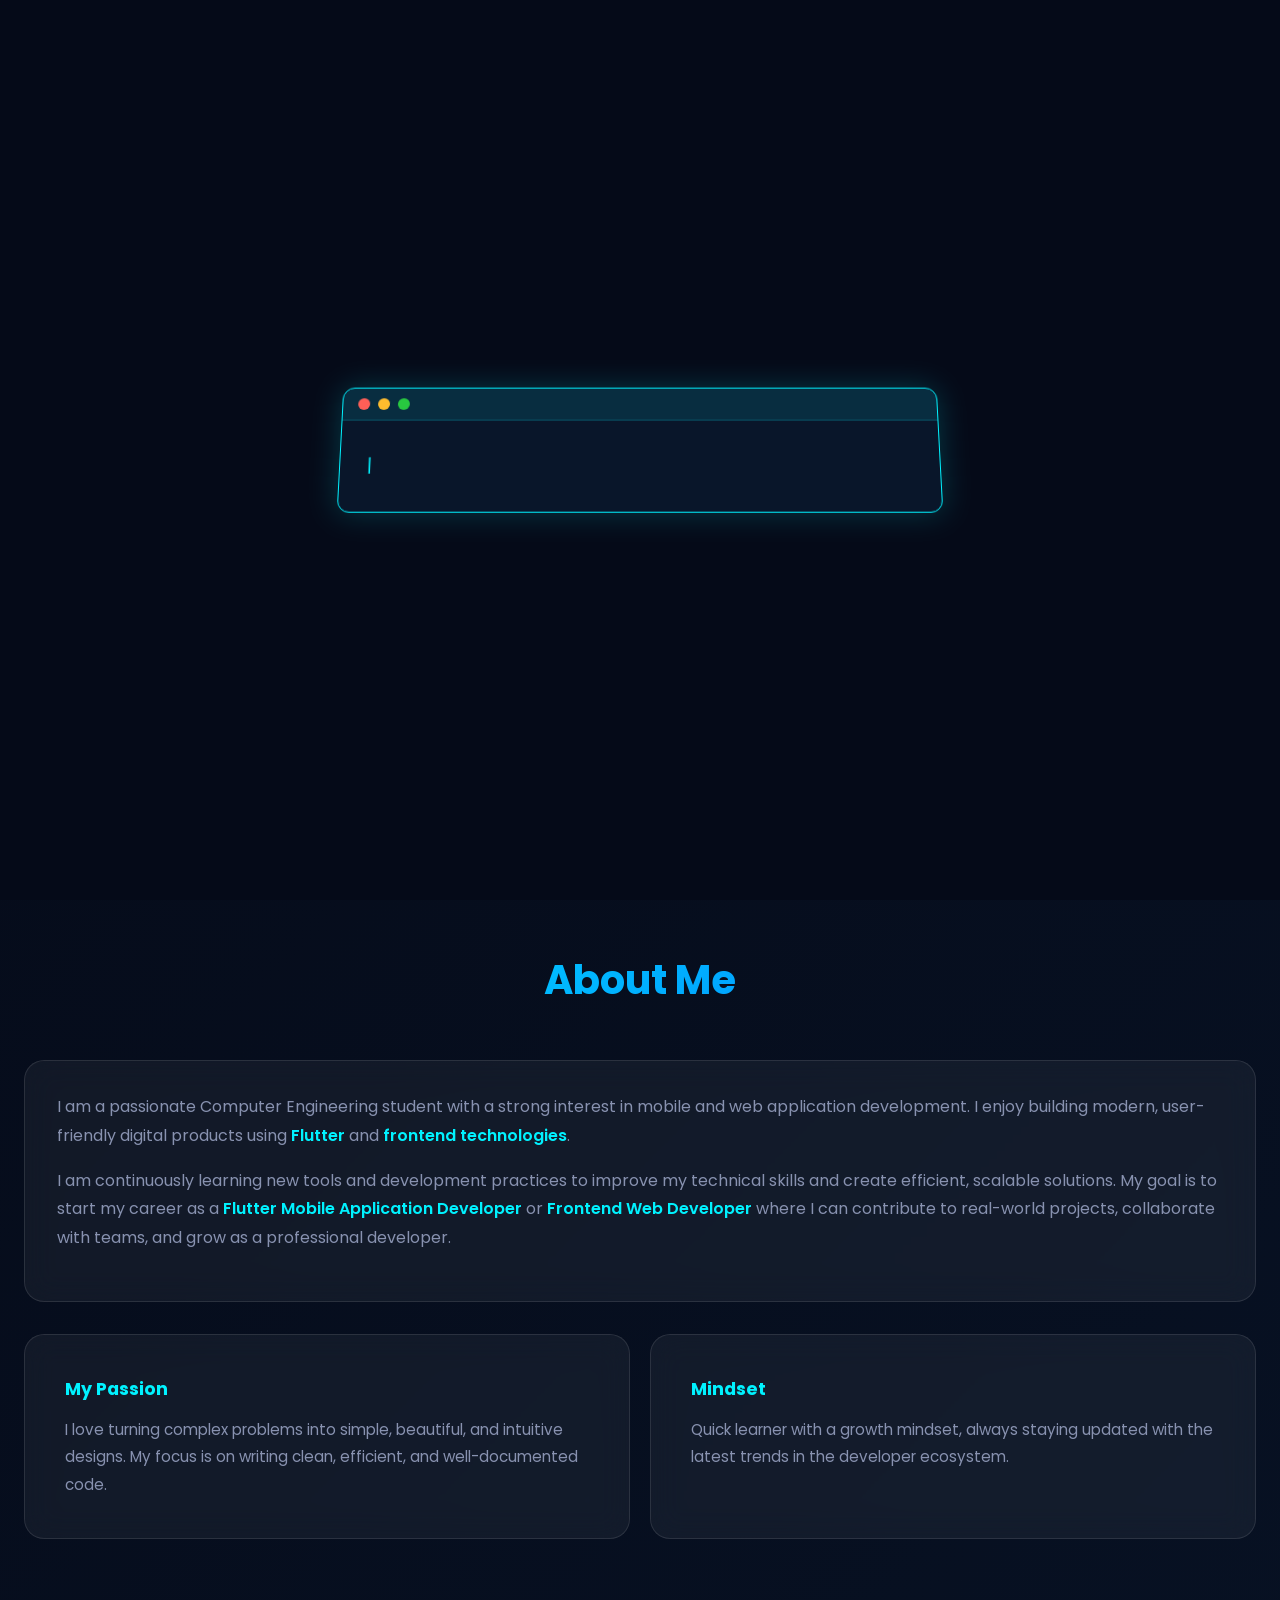
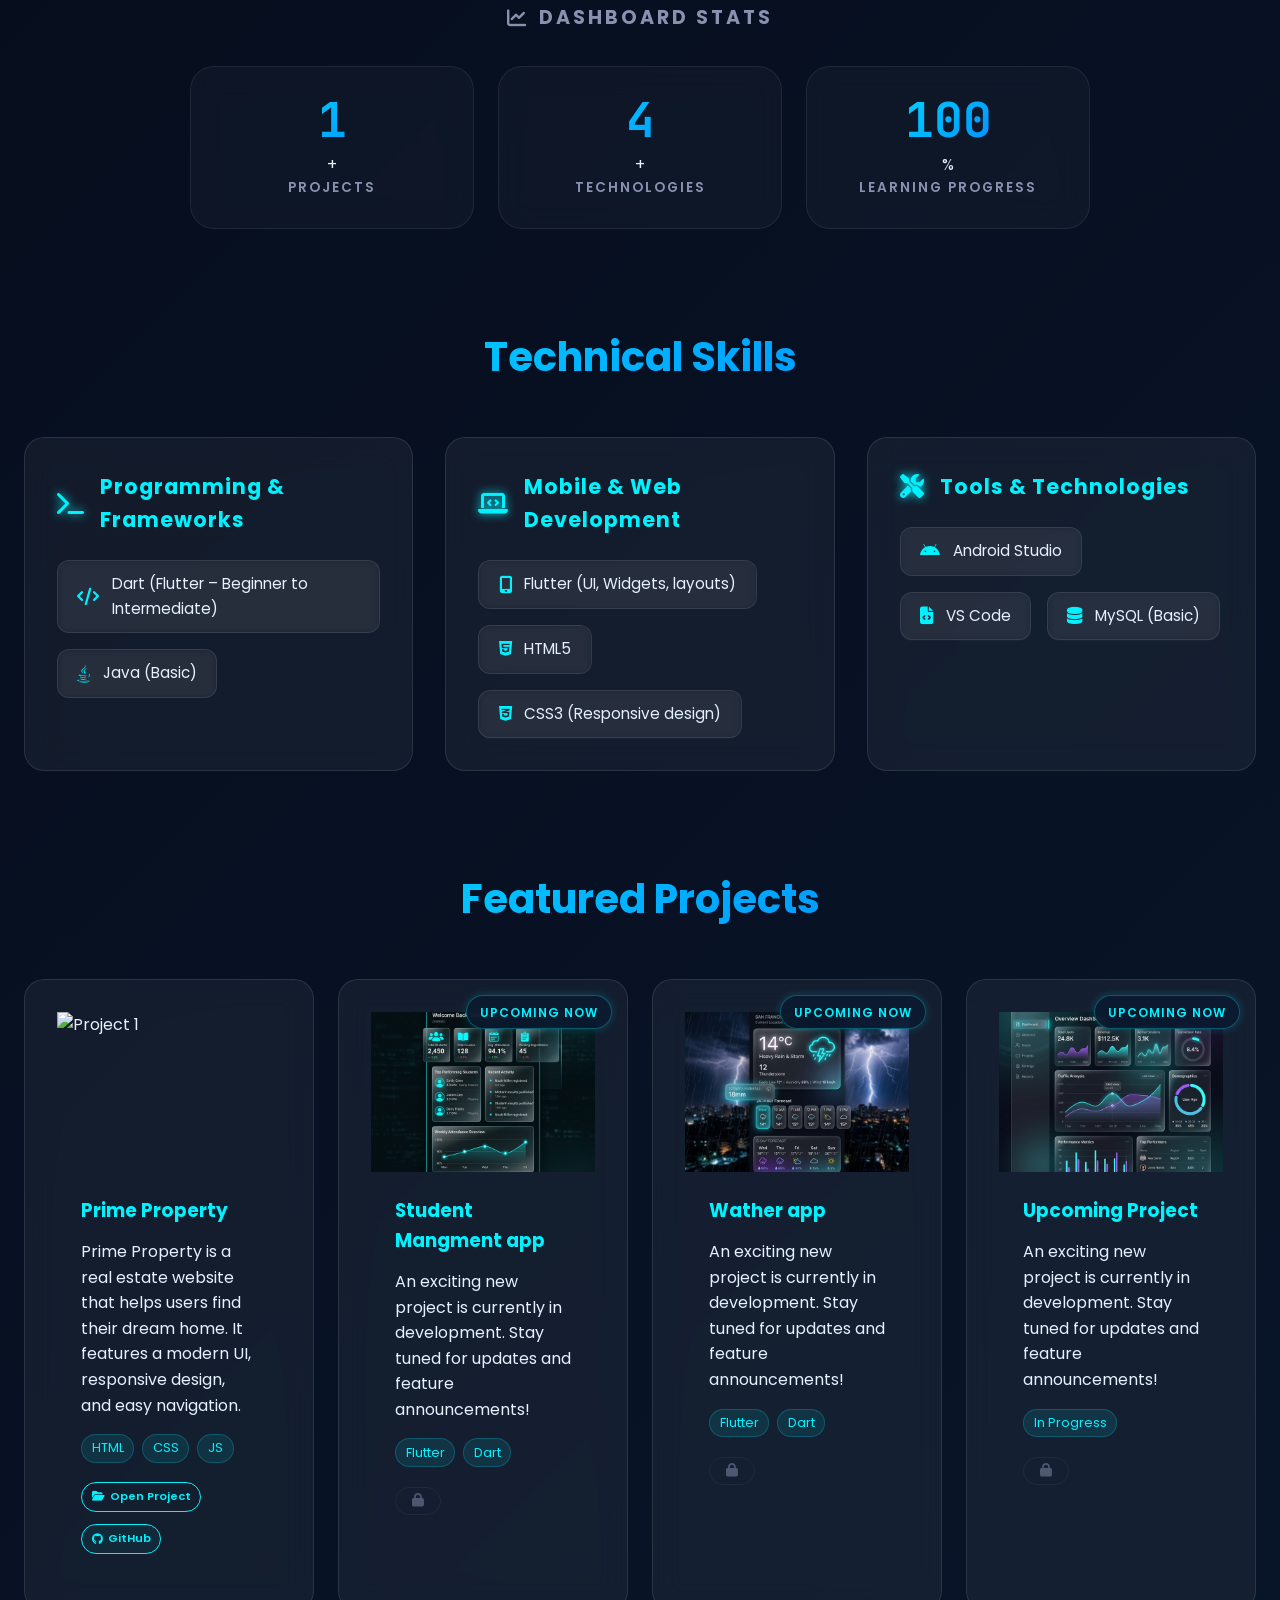
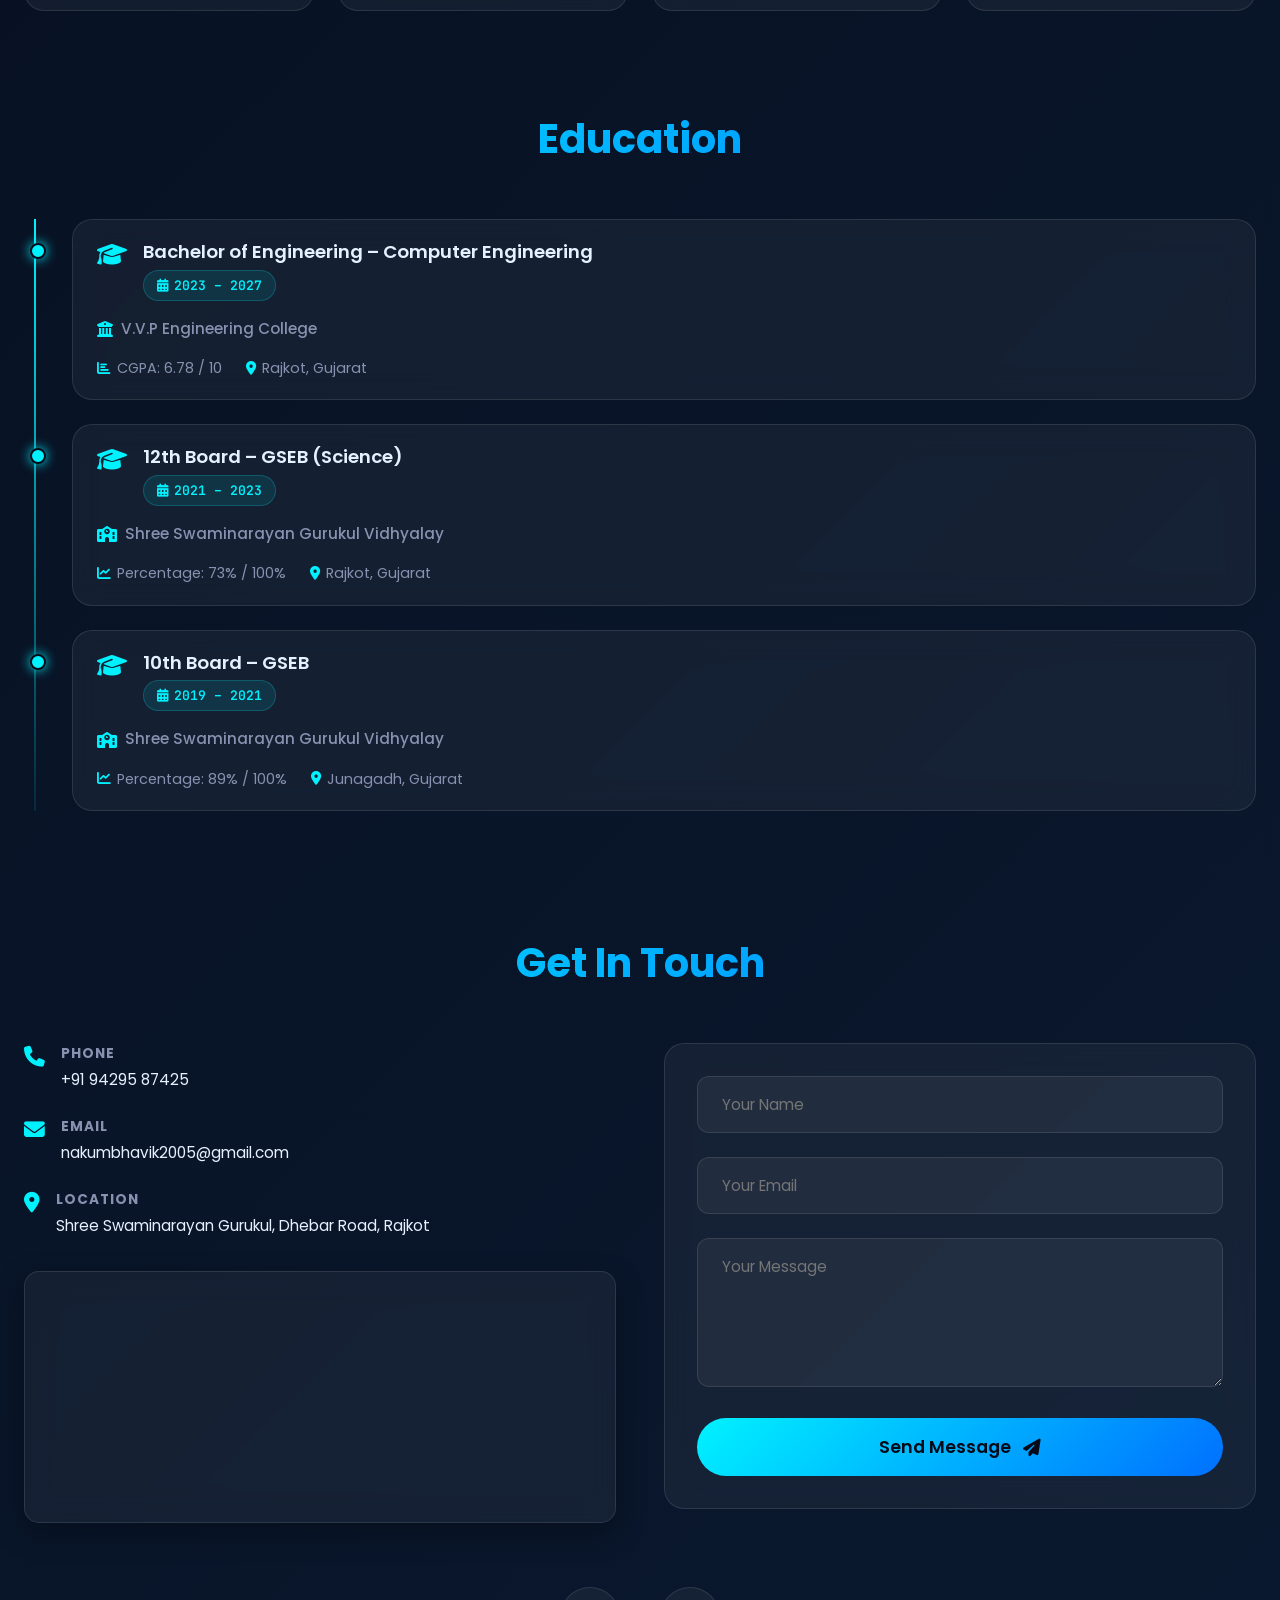
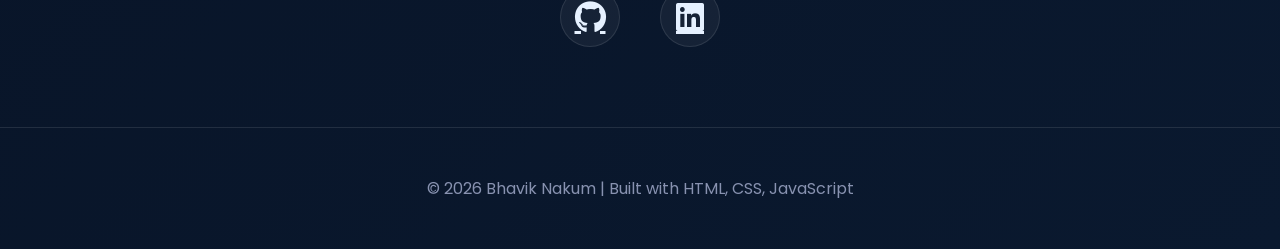
==== index.html @ 8e21e800 "Add files via upload" ====
<!DOCTYPE html>
<html lang="en">

<head>
    <meta charset="UTF-8">
    <meta name="viewport" content="width=device-width, initial-scale=1.0">
    <title>Bhavik Nakum | Flutter & Frontend Developer</title>
    <!-- Fonts -->
    <link
        href="https://fonts.googleapis.com/css2?family=Poppins:wght@300;400;600;700&family=Sora:wght@300;400;600;700&family=JetBrains+Mono:wght@400;700&family=Space+Grotesk:wght@300;400;600;700&display=swap"
        rel="stylesheet">
    <!-- Font Awesome for icons -->
    <link rel="stylesheet" href="https://cdnjs.cloudflare.com/ajax/libs/font-awesome/6.4.0/css/all.min.css">
    <link rel="stylesheet" href="style.css">
</head>

<body>
    <div id="intro-screen">
        <div id="intro-particles"></div>

        <div id="welcome-phase" class="intro-phase active">
            <div class="intro-content">
                <div class="intro-terminal">
                    <div class="terminal-header">
                        <span class="dot red"></span>
                        <span class="dot yellow"></span>
                        <span class="dot green"></span>
                    </div>
                    <div class="terminal-body">
                        <div class="typing-intro">
                            <span id="intro-text-animate"></span><span class="intro-cursor">|</span>
                        </div>
                    </div>
                </div>
            </div>
        </div>

        <div id="loading-phase" class="intro-phase">
            <div class="loader-container">
                <div class="modern-spinner"></div>
                <p class="loading-text">Loading Portfolio<span class="loading-dots">...</span></p>
            </div>
        </div>
    </div>

    <div id="particles-js"></div>

    <nav class="navbar">
        <div class="container">
            <a href="#" class="logo code-logo">runApp(<span class="logo-accent">BhavikPortfolio</span>());</a>
            <ul class="nav-links">
                <li><a href="#home">Home</a></li>
                <li><a href="#about">About</a></li>
                <li><a href="#skills">Skills</a></li>
                <li><a href="#projects">Projects</a></li>
                <li><a href="#education">Education</a></li>
                <li><a href="#contact">Contact</a></li>
            </ul>
            <div class="menu-btn"><i class="fas fa-bars"></i></div>
        </div>
    </nav>

    <main>
        <section id="home" class="hero section">
            <div class="container hero-content">
                <div class="hero-text">
                    <h1 class="hero-name">Bhavik Nakum</h1>
                    <div class="typing-container">
                        <span id="typing-text"></span><span class="cursor">|</span>
                    </div>
                    <p class="intro">
                        Computer Engineering student passionate about building modern mobile applications
                        and interactive web interfaces using Flutter and frontend technologies.
                    </p>
                    <div class="hero-btns">
                        <a href="#projects" class="btn btn-primary">View Projects</a>
                        <a href="resume/Final-Resume.pdf" class="btn btn-secondary resume-btn"
                            download="Final-Resume.pdf">Download Resume</a>
                        <a href="#contact" class="btn btn-outline">Contact Me</a>
                    </div>
                </div>
                <div class="hero-image">
                    <div class="avatar-ring"></div>
                    <img src="assets/images/bhavik.jpg" alt="Bhavik Nakum Profile Photo" class="avatar">
                </div>
            </div>
        </section>

        <section id="about" class="section">
            <div class="container">
                <h2 class="section-title">About Me</h2>
                <div class="about-main-card glass-card">
                    <div class="about-description">
                        <p>
                            I am a passionate Computer Engineering student with a strong interest in mobile and web
                            application development. I enjoy building modern, user-friendly digital products using
                            <span class="text-accent">Flutter</span> and <span class="text-accent">frontend
                                technologies</span>.
                        </p>
                        <p>
                            I am continuously learning new tools and development practices to improve my technical
                            skills
                            and create efficient, scalable solutions. My goal is to start my career as a
                            <span class="text-accent">Flutter Mobile Application Developer</span> or
                            <span class="text-accent">Frontend Web Developer</span> where I can contribute to
                            real-world projects, collaborate with teams, and grow as a professional developer.
                        </p>
                    </div>
                </div>
                <div class="about-grid">
                    <div class="glass-card about-card">
                        <h3>My Passion</h3>
                        <p>I love turning complex problems into simple, beautiful, and intuitive designs. My focus is on
                            writing clean, efficient, and well-documented code.</p>
                    </div>
                    <div class="glass-card about-card">
                        <h3>Mindset</h3>
                        <p>Quick learner with a growth mindset, always staying updated with the latest trends in the
                            developer ecosystem.</p>
                    </div>
                </div>
                <div class="dashboard-header">
                    <h3 class="dashboard-title"><i class="fas fa-chart-line"></i> Dashboard Stats</h3>
                </div>
                <div class="stats-grid">
                    <div class="stat-item">
                        <span class="stat-num" data-val="1">1</span>+
                        <p>Projects</p>
                    </div>
                    <div class="stat-item">
                        <span class="stat-num" data-val="4">4</span>+
                        <p>Technologies</p>
                    </div>
                    <div class="stat-item">
                        <span class="stat-num" data-val="100">100</span>%
                        <p>Learning progress</p>
                    </div>
                </div>
            </div>
        </section>

        <section id="skills" class="section">
            <div class="container">
                <h2 class="section-title">Technical Skills</h2>

                <div class="skills-grid">
                    <!-- Programming & Frameworks -->
                    <div class="skills-category-card glass-card">
                        <div class="category-header">
                            <i class="fas fa-terminal"></i>
                            <h3>Programming & Frameworks</h3>
                        </div>
                        <div class="skills-list">
                            <div class="skill-item">
                                <i class="fas fa-code"></i>
                                <span>Dart (Flutter – Beginner to Intermediate)</span>
                            </div>
                            <div class="skill-item">
                                <i class="fab fa-java"></i>
                                <span>Java (Basic)</span>
                            </div>
                        </div>
                    </div>

                    <!-- Mobile & Web Development -->
                    <div class="skills-category-card glass-card">
                        <div class="category-header">
                            <i class="fas fa-laptop-code"></i>
                            <h3>Mobile & Web Development</h3>
                        </div>
                        <div class="skills-list">
                            <div class="skill-item">
                                <i class="fas fa-mobile-alt"></i>
                                <span>Flutter (UI, Widgets, layouts)</span>
                            </div>
                            <div class="skill-item">
                                <i class="fab fa-html5"></i>
                                <span>HTML5</span>
                            </div>
                            <div class="skill-item">
                                <i class="fab fa-css3-alt"></i>
                                <span>CSS3 (Responsive design)</span>
                            </div>
                        </div>
                    </div>

                    <!-- Tools & Technologies -->
                    <div class="skills-category-card glass-card">
                        <div class="category-header">
                            <i class="fas fa-tools"></i>
                            <h3>Tools & Technologies</h3>
                        </div>
                        <div class="skills-list">
                            <div class="skill-item">
                                <i class="fab fa-android"></i>
                                <span>Android Studio</span>
                            </div>
                            <div class="skill-item">
                                <i class="fas fa-file-code"></i>
                                <span>VS Code</span>
                            </div>
                            <div class="skill-item">
                                <i class="fas fa-database"></i>
                                <span>MySQL (Basic)</span>
                            </div>
                        </div>
                    </div>
                </div>
            </div>
        </section>

        <section id="projects" class="section">
            <div class="container">
                <h2 class="section-title">Featured Projects</h2>
                <div class="projects-grid">
                    <!-- Project 1 -->
                    <div class="glass-card project-card">
                        <div class="project-img-wrapper">
                            <img src="project1.png" alt="Project 1">
                        </div>
                        <div class="project-info">
                            <h3>Prime Property</h3>
                            <p>Prime Property is a real estate website that helps users find their dream home. It
                                features a modern UI, responsive design, and easy navigation.</p>
                            <div class="tech-stack"><span>HTML</span><span>CSS</span><span>JS</span></div>
                            <div class="project-links"
                                style="display: flex; gap: 0.8rem; margin-top: 1.2rem; justify-content: flex-start;">
                                <a href="file:///C:/Users/nakum/OneDrive/Desktop/College DE Project File/newindex.html"
                                    target="_blank" class="btn btn-outline"
                                    style="padding: 0.3rem 0.6rem; font-size: 0.7rem; justify-content: center; display: flex; align-items: center; gap: 5px; white-space: nowrap;">
                                    <i class="fas fa-folder-open"></i> Open Project
                                </a>
                                <a href="https://github.com/BhavikNakum9" target="_blank" class="btn btn-outline"
                                    style="padding: 0.3rem 0.6rem; font-size: 0.7rem; justify-content: center; display: flex; align-items: center; gap: 5px; background: rgba(0, 242, 255, 0.05); white-space: nowrap;">
                                    <i class="fab fa-github"></i> GitHub
                                </a>
                            </div>
                        </div>
                    </div>
                    <!-- Project 2 -->
                    <div class="glass-card project-card" style="position: relative;">
                        <span class="upcoming-badge">Upcoming Now</span>
                        <div class="project-img-wrapper">
                            <img src="project2.png" alt="Student Management App Dashboard">
                        </div>
                        <div class="project-info">
                            <h3>Student Mangment app</h3>
                            <p>An exciting new project is currently in development. Stay tuned for updates and feature
                                announcements!
                            </p>
                            <div class="tech-stack"><span>Flutter</span><span>Dart</span></div>
                            <div class="project-links">
                                <a href="#" class="project-link" style="pointer-events: none; opacity: 0.5;"><i
                                        class="fas fa-lock"></i></a>
                            </div>
                        </div>
                    </div>
                    <!-- Project 3 -->
                    <div class="glass-card project-card" style="position: relative;">
                        <span class="upcoming-badge">Upcoming Now</span>
                        <div class="project-img-wrapper">
                            <img src="project3.png" alt="Weather App Interface">
                        </div>
                        <div class="project-info">
                            <h3>Wather app</h3>
                            <p>An exciting new project is currently in development. Stay tuned for updates and feature
                                announcements!</p>
                            <div class="tech-stack"><span>Flutter</span><span>Dart</span></div>
                            <div class="project-links">
                                <a href="#" class="project-link" style="pointer-events: none; opacity: 0.5;"><i
                                        class="fas fa-lock"></i></a>
                            </div>
                        </div>
                    </div>
                    <!-- Project 4 -->
                    <div class="glass-card project-card" style="position: relative;">
                        <span class="upcoming-badge">Upcoming Now</span>
                        <div class="project-img-wrapper">
                            <img src="project4.png" alt="Analytics Dashboard">
                        </div>
                        <div class="project-info">
                            <h3>Upcoming Project</h3>
                            <p>An exciting new project is currently in development. Stay tuned for updates and feature
                                announcements!</p>
                            <div class="tech-stack"><span>In Progress</span></div>
                            <div class="project-links">
                                <a href="#" class="project-link" style="pointer-events: none; opacity: 0.5;"><i
                                        class="fas fa-lock"></i></a>
                            </div>
                        </div>
                    </div>
                </div>


            </div>
        </section>

        <section id="education" class="section">
            <div class="container">
                <h2 class="section-title">Education</h2>
                <div class="timeline">
                    <div class="timeline-item">
                        <div class="timeline-dot"></div>
                        <div class="timeline-content glass-card">
                            <div class="education-header">
                                <i class="fas fa-graduation-cap education-icon"></i>
                                <div class="education-title-group">
                                    <h3>Bachelor of Engineering – Computer Engineering</h3>
                                    <span class="education-year"><i class="fas fa-calendar-alt"></i> 2023 – 2027</span>
                                </div>
                            </div>
                            <div class="institution-name">
                                <i class="fas fa-university"></i> V.V.P Engineering College
                            </div>
                            <div class="education-details">
                                <p><i class="fas fa-chart-bar"></i> CGPA: 6.78 / 10</p>
                                <p><i class="fas fa-map-marker-alt"></i> Rajkot, Gujarat</p>
                            </div>
                        </div>
                    </div>
                    <div class="timeline-item">
                        <div class="timeline-dot"></div>
                        <div class="timeline-content glass-card">
                            <div class="education-header">
                                <i class="fas fa-graduation-cap education-icon"></i>
                                <div class="education-title-group">
                                    <h3>12th Board – GSEB (Science)</h3>
                                    <span class="education-year"><i class="fas fa-calendar-alt"></i> 2021 – 2023</span>
                                </div>
                            </div>
                            <div class="institution-name">
                                <i class="fas fa-school"></i> Shree Swaminarayan Gurukul Vidhyalay
                            </div>
                            <div class="education-details">
                                <p><i class="fas fa-chart-line"></i> Percentage: 73% / 100%</p>
                                <p><i class="fas fa-map-marker-alt"></i> Rajkot, Gujarat</p>
                            </div>
                        </div>
                    </div>
                    <div class="timeline-item">
                        <div class="timeline-dot"></div>
                        <div class="timeline-content glass-card">
                            <div class="education-header">
                                <i class="fas fa-graduation-cap education-icon"></i>
                                <div class="education-title-group">
                                    <h3>10th Board – GSEB</h3>
                                    <span class="education-year"><i class="fas fa-calendar-alt"></i> 2019 – 2021</span>
                                </div>
                            </div>
                            <div class="institution-name">
                                <i class="fas fa-school"></i> Shree Swaminarayan Gurukul Vidhyalay
                            </div>
                            <div class="education-details">
                                <p><i class="fas fa-chart-line"></i> Percentage: 89% / 100%</p>
                                <p><i class="fas fa-map-marker-alt"></i> Junagadh, Gujarat</p>
                            </div>
                        </div>
                    </div>
                </div>
            </div>
        </section>

        <section id="contact" class="section">
            <div class="container">
                <h2 class="section-title">Get In Touch</h2>
                <div class="contact-wrapper">
                    <div class="contact-info">
                        <div class="info-item">
                            <i class="fas fa-phone"></i>
                            <div>
                                <h4>Phone</h4>
                                <p><a href="tel:+919429587425" class="contact-link">+91 94295 87425</a></p>
                            </div>
                        </div>
                        <div class="info-item">
                            <i class="fas fa-envelope"></i>
                            <div>
                                <h4>Email</h4>
                                <p><a href="mailto:nakumbhavik2005@gmail.com"
                                        class="contact-link">nakumbhavik2005@gmail.com</a></p>
                            </div>
                        </div>
                        <div class="info-item">
                            <i class="fas fa-map-marker-alt"></i>
                            <div>
                                <h4>Location</h4>
                                <p><a href="https://www.google.com/maps/search/?api=1&query=Shree+Swaminarayan+Gurukul+Rajkot+Sansthan+Dhebar+Road+Rajkot"
                                        target="_blank" class="contact-link">Shree Swaminarayan Gurukul, Dhebar Road,
                                        Rajkot</a></p>
                            </div>
                        </div>

                        <!-- Google Map Embed -->
                        <div class="map-container glass-card">
                            <iframe
                                src="https://www.google.com/maps/embed?pb=!1m18!1m12!1m3!1d3691.8016405786324!2d70.7981313753367!3d22.285514079698517!2m3!1f0!2f0!3f0!3m2!1i1024!2i768!4f13.1!3m3!1m2!1s0x3959ca1877f6b4f7%3A0x8898991206c8b919!2sShree%20Swaminarayan%20Gurukul%20Rajkot%20Sansthan!5e0!3m2!1sen!2sin!4v1710715000000!5m2!1sen!2sin"
                                width="100%" height="250" style="border:0;" allowfullscreen="" loading="lazy"></iframe>
                        </div>

                    </div>
                    <form id="portfolio-contact-form" class="contact-form glass-card">
                        <div class="form-group">
                            <input type="text" name="name" placeholder="Your Name" required>
                        </div>
                        <div class="form-group">
                            <input type="email" name="email" placeholder="Your Email" required>
                        </div>
                        <div class="form-group">
                            <textarea id="contact-message" name="message" placeholder="Your Message" rows="5"
                                required></textarea>
                        </div>
                        <button type="submit" class="btn btn-primary w-100 send-btn">
                            <span class="btn-text">Send Message</span>
                            <i class="fas fa-paper-plane btn-icon"></i>
                        </button>
                        <div id="form-status" class="form-status"></div>
                    </form>
                </div>
                <div class="social-links-container">
                    <div class="social-links">
                        <a href="https://github.com/BhavikNakum9" target="_blank" title="GitHub"
                            class="social-icon-btn github">
                            <i class="fab fa-github"></i>
                        </a>
                        <a href="https://www.linkedin.com/in/bhavik-nakum-96a951290/" target="_blank" title="LinkedIn"
                            class="social-icon-btn linkedin">
                            <i class="fab fa-linkedin"></i>
                        </a>
                    </div>
                </div>
            </div>
        </section>
    </main>

    <footer class="footer">
        <p>&copy; 2026 Bhavik Nakum | Built with HTML, CSS, JavaScript</p>
    </footer>

    <!-- Libraries -->
    <script src="https://cdn.jsdelivr.net/particles.js/2.0.0/particles.min.js"></script>
    <script src="https://cdnjs.cloudflare.com/ajax/libs/gsap/3.12.2/gsap.min.js"></script>
    <script src="https://cdnjs.cloudflare.com/ajax/libs/gsap/3.12.2/ScrollTrigger.min.js"></script>
    <script src="script.js"></script>
</body>

</html>
---- style.css ----
/* CSS Variables & Design System */
:root {
    --bg-dark: #050a18;
    --bg-gradient: linear-gradient(135deg, #050a18 0%, #0a192f 100%);
    --neon-cyan: #00f2ff;
    --neon-blue: #0070ff;
    --neon-purple: #bc13fe;
    --text-primary: #e6f1ff;
    --text-secondary: #8892b0;
    --glass-bg: rgba(255, 255, 255, 0.05);
    --glass-border: rgba(255, 255, 255, 0.1);
    --card-bg: rgba(10, 25, 47, 0.4);
    --transition: all 0.3s cubic-bezier(0.4, 0, 0.2, 1);
    --card-shadow: 0 10px 30px rgba(0, 0, 0, 0.3);
}

* {
    margin: 0;
    padding: 0;
    box-sizing: border-box;
    scroll-behavior: smooth;
}

body {
    font-family: 'Poppins', sans-serif;
    background: var(--bg-gradient);
    color: var(--text-primary);
    overflow-x: hidden;
    overflow-y: hidden;
    line-height: 1.6;
}

/* ─── Intro Screen ─────────────────────────────────────────────────────── */
#intro-screen {
    position: fixed;
    top: 0;
    left: 0;
    width: 100%;
    height: 100%;
    background: #050a18;
    z-index: 9999;
    display: flex;
    justify-content: center;
    align-items: center;
    overflow: hidden;
    transition: opacity 1s ease-in-out, visibility 1s;
}

.intro-phase {
    position: absolute;
    width: 100%;
    height: 100%;
    display: flex;
    justify-content: center;
    align-items: center;
    opacity: 0;
    visibility: hidden;
    transition: opacity 0.8s ease-in-out, visibility 0.8s;
}

.intro-phase.active {
    opacity: 1;
    visibility: visible;
}

#intro-particles {
    position: absolute;
    top: 0;
    left: 0;
    width: 100%;
    height: 100%;
    z-index: 1;
}

.intro-content {
    position: relative;
    z-index: 2;
    text-align: center;
    width: 90%;
    max-width: 600px;
}

.intro-terminal {
    background: rgba(10, 25, 47, 0.8);
    border: 1px solid var(--neon-cyan);
    border-radius: 12px;
    overflow: hidden;
    box-shadow: 0 0 30px rgba(0, 242, 255, 0.2);
    transform: perspective(1000px) rotateX(10deg);
}

.terminal-header {
    background: rgba(0, 242, 255, 0.1);
    padding: 10px 15px;
    display: flex;
    gap: 8px;
    border-bottom: 1px solid rgba(0, 242, 255, 0.2);
}

.dot {
    width: 12px;
    height: 12px;
    border-radius: 50%;
}

.dot.red {
    background: #ff5f57;
}

.dot.yellow {
    background: #febc2e;
}

.dot.green {
    background: #28c840;
}

.terminal-body {
    padding: 2rem 1.5rem;
    text-align: left;
    font-family: 'JetBrains Mono', monospace;
}

.typing-intro {
    color: var(--neon-cyan);
    font-size: 1.1rem;
}

.intro-cursor {
    animation: blink 0.7s infinite;
}

@keyframes blink {

    0%,
    100% {
        opacity: 1;
    }

    50% {
        opacity: 0;
    }
}

.loader-container {
    text-align: center;
}

.modern-spinner {
    width: 60px;
    height: 60px;
    border: 3px solid rgba(0, 242, 255, 0.1);
    border-top-color: var(--neon-cyan);
    border-radius: 50%;
    animation: spin 1s linear infinite;
    margin: 0 auto 1.5rem;
}

@keyframes spin {
    to {
        transform: rotate(360deg);
    }
}

.loading-text {
    color: var(--neon-cyan);
    font-family: 'JetBrains Mono', monospace;
    letter-spacing: 2px;
}

#intro-screen.fade-out {
    opacity: 0;
    visibility: hidden;
}

/* ─── Particles ────────────────────────────────────────────────────────── */
#particles-js {
    position: fixed;
    top: 0;
    left: 0;
    width: 100%;
    height: 100%;
    z-index: 0;
    pointer-events: none;
}

/* ─── Layout ────────────────────────────────────────────────────────────── */
.container {
    max-width: 1420px;
    margin: 0 auto;
    padding: 0 1.5rem;
}

section {
    position: relative;
    z-index: 1;
}

.section { padding: 3rem 0; }

/* ─── Navbar ────────────────────────────────────────────────────────────── */
.navbar {
    position: fixed;
    top: 0;
    left: 0;
    width: 100%;
    padding: 1.5rem 0;
    background: rgba(5, 10, 24, 0.8);
    backdrop-filter: blur(10px);
    border-bottom: 1px solid var(--glass-border);
    z-index: 1000;
    transition: var(--transition);
}

.navbar .container {
    display: flex;
    justify-content: space-between;
    align-items: center;
}

.logo {
    font-family: 'JetBrains Mono', monospace;
    font-size: 1.1rem;
    color: var(--text-primary);
    text-decoration: none;
    font-weight: 700;
}

.code-logo {
    font-family: 'JetBrains Mono', monospace;
    font-size: 1rem;
    color: var(--text-secondary);
}

.logo-accent {
    color: var(--neon-cyan);
}

.nav-links {
    display: flex;
    list-style: none;
    gap: 2.5rem;
}

.nav-links a {
    color: var(--text-secondary);
    text-decoration: none;
    font-size: 0.95rem;
    font-weight: 500;
    transition: var(--transition);
    position: relative;
}

.nav-links a::after {
    content: '';
    position: absolute;
    bottom: -4px;
    left: 0;
    width: 0;
    height: 2px;
    background: var(--neon-cyan);
    transition: var(--transition);
}

.nav-links a:hover {
    color: var(--neon-cyan);
}

.nav-links a:hover::after {
    width: 100%;
}

.menu-btn {
    display: none;
    cursor: pointer;
    font-size: 1.5rem;
    color: var(--text-primary);
}

/* ─── Glass Card ────────────────────────────────────────────────────────── */
.glass-card {
    background: var(--glass-bg);
    backdrop-filter: blur(15px);
    -webkit-backdrop-filter: blur(15px);
    border: 1px solid var(--glass-border);
    border-radius: 20px;
    padding: 2rem;
    transition: var(--transition);
}

.glass-card:hover {
    border-color: rgba(0, 242, 255, 0.3);
    box-shadow: var(--card-shadow);
}

/* ─── Section Title ─────────────────────────────────────────────────────── */
.section-title {
    font-size: 2.5rem;
    font-weight: 700;
    text-align: center;
    margin-bottom: 3rem;
    background: linear-gradient(135deg, var(--neon-cyan), var(--neon-blue));
    -webkit-background-clip: text;
    -webkit-text-fill-color: transparent;
    background-clip: text;
}

/* ─── Buttons ───────────────────────────────────────────────────────────── */
.btn {
    display: inline-flex;
    align-items: center;
    gap: 8px;
    padding: 0.8rem 2rem;
    border-radius: 50px;
    font-size: 0.95rem;
    font-weight: 600;
    text-decoration: none;
    cursor: pointer;
    transition: var(--transition);
    border: none;
    font-family: 'Poppins', sans-serif;
}

.btn-primary {
    background: linear-gradient(135deg, var(--neon-cyan), var(--neon-blue));
    color: #050a18;
}

.btn-primary:hover {
    transform: translateY(-3px);
    box-shadow: 0 10px 30px rgba(0, 242, 255, 0.4);
}

.btn-secondary {
    background: var(--glass-bg);
    color: var(--text-primary);
    border: 1px solid var(--glass-border);
}

.btn-secondary:hover {
    background: rgba(0, 242, 255, 0.1);
    border-color: var(--neon-cyan);
    transform: translateY(-3px);
}

.btn-outline {
    background: transparent;
    color: var(--neon-cyan);
    border: 1px solid var(--neon-cyan);
}

.btn-outline:hover {
    background: rgba(0, 242, 255, 0.1);
    transform: translateY(-3px);
}

/* ─── Hero Section ──────────────────────────────────────────────────────── */
.hero {
    min-height: 100vh;
    display: flex;
    align-items: center;
    padding-top: 60px;
    padding-bottom: 1rem;
}

.hero-content {
    display: flex;
    align-items: center;
    justify-content: space-between;
    gap: 3rem;
}

.hero-text {
    flex: 1;
}

.hero-name {
    font-family: 'Space Grotesk', sans-serif;
    font-size: 3rem;
    font-weight: 700;
    line-height: 1.2;
    margin-bottom: 0.8rem;
    background: linear-gradient(135deg, #fff 0%, var(--neon-cyan) 100%);
    -webkit-background-clip: text;
    -webkit-text-fill-color: transparent;
    background-clip: text;
}

.typing-container {
    font-family: 'JetBrains Mono', monospace;
    font-size: 1.2rem;
    color: var(--neon-cyan);
    margin-bottom: 1.2rem;
    min-height: 1.8rem;
}

.cursor {
    animation: blink 0.7s infinite;
    color: var(--neon-cyan);
}

.intro {
    color: var(--text-secondary);
    font-size: 0.95rem;
    max-width: 480px;
    margin-bottom: 2rem;
    line-height: 1.8;
}

.hero-btns {
    display: flex;
    gap: 0.8rem;
    flex-wrap: wrap;
}

.hero-image {
    position: relative;
    width: 265px;
    height: 265px;
    display: flex;
    justify-content: center;
    align-items: center;
    flex-shrink: 0;
}

.avatar {
    width: 100%;
    height: 100%;
    object-fit: cover;
    object-position: top center;
    border-radius: 50%;
    position: relative;
    z-index: 2;
    border: 4px solid rgba(255, 255, 255, 0.1);
    box-shadow: 0 0 25px rgba(0, 242, 255, 0.3);
    animation: float 6s ease-in-out infinite;
    display: block;
}

.avatar-ring {
    position: absolute;
    top: -12px;
    left: -12px;
    right: -12px;
    bottom: -12px;
    border: 2px solid transparent;
    border-radius: 50%;
    background: linear-gradient(var(--bg-dark), var(--bg-dark)) padding-box,
        linear-gradient(45deg, var(--neon-cyan), var(--neon-purple)) border-box;
    box-shadow: 0 0 20px rgba(0, 242, 255, 0.5);
    animation: rotate 10s linear infinite, float 6s ease-in-out infinite;
    z-index: 1;
}

@keyframes rotate {
    from {
        transform: rotate(0deg);
    }

    to {
        transform: rotate(360deg);
    }
}

@keyframes float {

    0%,
    100% {
        transform: translateY(0);
    }

    50% {
        transform: translateY(-20px);
    }
}

/* ─── About Section ─────────────────────────────────────────────────────── */
.about-main-card {
    margin-bottom: 2rem;
}

.about-description p {
    color: var(--text-secondary);
    margin-bottom: 1rem;
    line-height: 1.8;
}

.text-accent {
    color: var(--neon-cyan);
    font-weight: 600;
}

.about-grid {
    display: grid;
    grid-template-columns: repeat(auto-fit, minmax(300px, 1fr));
    gap: 1.2rem;
    margin-bottom: 2rem;
}

.about-card {
    padding: 2.5rem;
    transition: var(--transition);
}

.about-card:hover {
    border-color: var(--neon-cyan);
    transform: translateY(-10px);
}

.about-card h3 {
    color: var(--neon-cyan);
    margin-bottom: 0.8rem;
    font-size: 1.1rem;
}

.about-card p {
    color: var(--text-secondary);
    font-size: 0.95rem;
    line-height: 1.8;
}

.dashboard-header {
    margin-top: 4rem;
    margin-bottom: 2rem;
    text-align: center;
}

.dashboard-title {
    font-size: 1.2rem;
    color: var(--text-secondary);
    text-transform: uppercase;
    letter-spacing: 3px;
    display: flex;
    align-items: center;
    justify-content: center;
    gap: 10px;
}

.stats-grid {
    display: grid;
    grid-template-columns: repeat(3, 1fr);
    gap: 1.5rem;
    max-width: 900px;
    margin: 1.5rem auto 0;
}

.stat-item {
    background: rgba(255, 255, 255, 0.03);
    backdrop-filter: blur(15px);
    border: 1px solid rgba(255, 255, 255, 0.08);
    padding: 1.8rem 1.5rem;
    border-radius: 24px;
    text-align: center;
    transition: all 0.4s cubic-bezier(0.175, 0.885, 0.32, 1.275);
    animation: float 6s ease-in-out infinite;
    position: relative;
    overflow: hidden;
}

.stat-item:nth-child(2) {
    animation-delay: -2s;
}

.stat-item:nth-child(3) {
    animation-delay: -4s;
}

.stat-item:hover {
    transform: translateY(-15px) scale(1.05);
    border-color: var(--neon-cyan);
    background: rgba(0, 242, 255, 0.05);
    box-shadow: 0 0 30px rgba(0, 242, 255, 0.4);
}

.stat-num {
    display: block;
    font-size: 3rem;
    font-weight: 700;
    font-family: 'JetBrains Mono', monospace;
    background: linear-gradient(135deg, var(--neon-cyan), var(--neon-blue));
    -webkit-background-clip: text;
    -webkit-text-fill-color: transparent;
    background-clip: text;
    line-height: 1;
    margin-bottom: 0.5rem;
}

.stat-item p {
    color: var(--text-secondary);
    font-size: 0.85rem;
    text-transform: uppercase;
    letter-spacing: 2px;
    font-weight: 600;
}

@media (max-width: 900px) {
    .stats-grid {
        grid-template-columns: repeat(auto-fit, minmax(250px, 1fr));
        gap: 2rem;
    }
}

/* ─── Skills Section ────────────────────────────────────────────────────── */
.skills-grid {
    display: grid;
    grid-template-columns: repeat(auto-fit, minmax(350px, 1fr));
    gap: 2rem;
}

.skills-category-card {
    padding: 2rem;
    border-radius: 20px;
    transition: var(--transition);
    display: flex;
    flex-direction: column;
    gap: 1.5rem;
}

.skills-category-card:hover {
    border-color: var(--neon-cyan);
    transform: translateY(-5px);
    box-shadow: 0 10px 30px rgba(0, 242, 255, 0.1);
}

.category-header {
    display: flex;
    align-items: center;
    gap: 1rem;
    color: var(--neon-cyan);
}

.category-header i {
    font-size: 1.5rem;
    filter: drop-shadow(0 0 5px var(--neon-cyan));
}

.category-header h3 {
    font-size: 1.3rem;
    letter-spacing: 1px;
    margin: 0;
}

.skills-list {
    display: flex;
    flex-wrap: wrap;
    gap: 1rem;
}

.skill-item {
    display: flex;
    align-items: center;
    gap: 0.8rem;
    padding: 0.7rem 1.2rem;
    background: rgba(255, 255, 255, 0.03);
    border: 1px solid var(--glass-border);
    border-radius: 12px;
    font-size: 0.95rem;
    color: var(--text-primary);
    transition: var(--transition);
    backdrop-filter: blur(5px);
}

.skill-item i {
    color: var(--neon-cyan);
    font-size: 1.1rem;
}

.skill-item:hover {
    background: rgba(0, 242, 255, 0.08);
    border-color: var(--neon-cyan);
    transform: scale(1.05);
    box-shadow: 0 0 20px rgba(0, 242, 255, 0.3);
}

@media (max-width: 768px) {
    .skills-grid {
        grid-template-columns: 1fr;
    }
}

/* ─── Hero Responsive ───────────────────────────────────────────────────── */
@media (max-width: 992px) {
    .hero-content {
        flex-direction: column-reverse;
        text-align: center;
    }

    .hero-text .intro {
        margin: 0 auto 2rem;
    }

    .hero-btns {
        justify-content: center;
    }
}

/* ─── Projects Section ──────────────────────────────────────────────────── */
.projects-grid {
    display: grid;
    grid-template-columns: repeat(4, 1fr);
    gap: 1.5rem;
}

.project-card {
    overflow: hidden;
    transition: var(--transition);
}

.project-card:hover {
    transform: translateY(-10px);
    border-color: var(--neon-cyan);
}

.project-img-wrapper {
    height: 160px;
    overflow: hidden;
}

.project-img-wrapper img {
    width: 100%;
    height: 100%;
    object-fit: cover;
    transition: var(--transition);
}

.project-card:hover .project-img-wrapper img {
    transform: scale(1.1);
}

.upcoming-badge {
    position: absolute;
    top: 15px;
    right: 15px;
    background: rgba(10, 25, 47, 0.85);
    color: var(--neon-cyan);
    padding: 0.4rem 0.8rem;
    font-size: 0.75rem;
    font-weight: 600;
    letter-spacing: 1px;
    text-transform: uppercase;
    border: 1px solid rgba(0, 242, 255, 0.3);
    border-radius: 20px;
    backdrop-filter: blur(5px);
    box-shadow: 0 0 10px rgba(0, 242, 255, 0.2);
    animation: pulseGlow 2s infinite alternate;
    z-index: 10;
}

@keyframes pulseGlow {
    0% {
        box-shadow: 0 0 5px rgba(0, 242, 255, 0.2);
        border-color: rgba(0, 242, 255, 0.3);
    }

    100% {
        box-shadow: 0 0 15px rgba(0, 242, 255, 0.6);
        border-color: rgba(0, 242, 255, 0.8);
    }
}

.project-info {
    padding: 1.5rem;
}

.project-info h3 {
    margin-bottom: 0.8rem;
    color: var(--neon-cyan);
}

.features-list {
    margin: 1rem 0;
    text-align: left;
}

.features-list h4 {
    font-size: 0.9rem;
    color: var(--text-primary);
    margin-bottom: 0.5rem;
    font-weight: 600;
}

.features-list ul {
    list-style: none;
    padding-left: 0;
}

.features-list li {
    font-size: 0.85rem;
    color: var(--text-secondary);
    display: flex;
    align-items: center;
    gap: 8px;
    padding: 3px 0;
}

.features-list li::before {
    content: '▪';
    color: var(--neon-cyan);
}

.tech-stack {
    display: flex;
    gap: 0.5rem;
    flex-wrap: wrap;
    margin-top: 1rem;
}

.tech-stack span {
    background: rgba(0, 242, 255, 0.1);
    color: var(--neon-cyan);
    padding: 0.2rem 0.6rem;
    border-radius: 20px;
    font-size: 0.8rem;
    border: 1px solid rgba(0, 242, 255, 0.2);
}

.project-links {
    display: flex;
    gap: 0.8rem;
    margin-top: 1.2rem;
    flex-wrap: wrap;
}

.project-link {
    display: inline-flex;
    align-items: center;
    gap: 6px;
    padding: 0.4rem 1rem;
    border-radius: 20px;
    font-size: 0.85rem;
    border: 1px solid var(--glass-border);
    color: var(--text-secondary);
    text-decoration: none;
    transition: var(--transition);
}

.project-link:hover {
    color: var(--neon-cyan);
    border-color: var(--neon-cyan);
}

/* ─── Education Timeline ─────────────────────────────────────────────────── */
.timeline {
    position: relative;
    padding-left: 3rem;
}

/* NEW: left-right row layout inside each card */
.education-row {
    display: flex;
    align-items: flex-start;
    justify-content: space-between;
    gap: 2rem;
}

.education-left {
    display: flex;
    align-items: flex-start;
    gap: 1rem;
    flex: 1;
}

.education-left h3 {
    font-size: 1.15rem;
    font-weight: 600;
    color: var(--text-primary);
    line-height: 1.4;
    margin: 0;
}

.education-right {
    display: flex;
    flex-direction: column;
    align-items: flex-end;
    gap: 0.6rem;
    flex-shrink: 0;
    min-width: 220px;
}

.education-right .institution-name {
    margin-bottom: 0;
    justify-content: flex-end;
    font-size: 0.9rem;
}

.education-right .education-details {
    justify-content: flex-end;
    text-align: right;
}

.education-right .education-details p {
    justify-content: flex-end;
}

@media (max-width: 768px) {
    .education-row {
        flex-direction: column;
        gap: 1rem;
    }
    .education-right {
        align-items: flex-start;
        min-width: unset;
    }
    .education-right .institution-name,
    .education-right .education-details p {
        justify-content: flex-start;
    }
}

.timeline::before {
    content: '';
    position: absolute;
    left: 10px;
    top: 0;
    bottom: 0;
    width: 2px;
    background: linear-gradient(to bottom, var(--neon-cyan), rgba(0, 242, 255, 0.1));
}

.timeline-item { position: relative; margin-bottom: 1.5rem; }

.timeline-dot {
    position: absolute;
    left: -2.6rem;
    top: 1.5rem;
    width: 16px;
    height: 16px;
    border-radius: 50%;
    background: var(--neon-cyan);
    box-shadow: 0 0 12px var(--neon-cyan);
    border: 2px solid var(--bg-dark);
}

.timeline-content { transition: var(--transition); padding: 1.2rem 1.5rem; }

.timeline-content:hover {
    border-color: var(--neon-cyan);
    transform: translateX(8px);
    box-shadow: 0 5px 25px rgba(0, 242, 255, 0.15);
}

.education-header {
    display: flex;
    align-items: flex-start;
    gap: 1rem;
    margin-bottom: 1rem;
}

.education-icon {
    color: var(--neon-cyan);
    font-size: 1.5rem;
    margin-top: 3px;
    flex-shrink: 0;
}

.education-title-group {
    flex: 1;
}

.education-title-group h3 {
    font-size: 1.15rem;
    font-weight: 600;
    color: var(--text-primary);
    margin-bottom: 0.3rem;
    line-height: 1.4;
}

.education-year {
    display: inline-flex;
    align-items: center;
    gap: 6px;
    background: rgba(0, 242, 255, 0.1);
    color: var(--neon-cyan);
    padding: 0.25rem 0.8rem;
    border-radius: 20px;
    font-size: 0.82rem;
    font-weight: 600;
    border: 1px solid rgba(0, 242, 255, 0.2);
    font-family: 'JetBrains Mono', monospace;
}

.institution-name {
    display: flex;
    align-items: center;
    gap: 8px;
    color: var(--text-secondary);
    font-size: 0.95rem;
    margin-bottom: 1rem;
    font-weight: 500;
}

.institution-name i {
    color: var(--neon-cyan);
    font-size: 1rem;
}

.education-details {
    display: flex;
    flex-wrap: wrap;
    gap: 0.8rem 1.5rem;
}

.education-details p {
    display: flex;
    align-items: center;
    gap: 6px;
    color: var(--text-secondary);
    font-size: 0.9rem;
}

.education-details p i {
    color: var(--neon-cyan);
    font-size: 0.85rem;
}

/* ─── Contact Section ───────────────────────────────────────────────────── */
.contact-wrapper {
    display: grid;
    grid-template-columns: 1fr 1fr;
    gap: 3rem;
    align-items: start;
}

.contact-info h3 {
    font-size: 1.8rem;
    margin-bottom: 1rem;
    color: var(--text-primary);
}

.contact-info>p {
    color: var(--text-secondary);
    margin-bottom: 2rem;
    line-height: 1.8;
}

.info-item {
    display: flex;
    align-items: flex-start;
    gap: 1rem;
    margin-bottom: 1.5rem;
}

.info-item i {
    color: var(--neon-cyan);
    font-size: 1.3rem;
    margin-top: 3px;
}

.info-item h4 {
    font-size: 0.85rem;
    color: var(--text-secondary);
    text-transform: uppercase;
    letter-spacing: 1px;
    margin-bottom: 0.2rem;
}

.info-item p {
    color: var(--text-primary);
    font-size: 0.95rem;
}

.contact-link {
    color: var(--text-primary);
    text-decoration: none;
    transition: var(--transition);
}

.contact-link:hover {
    color: var(--neon-cyan);
    text-decoration: underline;
}

/* Google Map */
.map-container {
    margin-top: 2rem;
    border-radius: 15px;
    overflow: hidden;
    border: 1px solid var(--glass-border);
    box-shadow: var(--card-shadow);
    transition: var(--transition);
    padding: 0;
}

.map-container:hover {
    border-color: var(--neon-cyan);
    box-shadow: 0 0 20px rgba(0, 242, 255, 0.1);
}

.map-container iframe {
    display: block;
    filter: grayscale(0.5) invert(0.9) hue-rotate(180deg) brightness(0.8);
    transition: var(--transition);
}

.map-container:hover iframe {
    filter: grayscale(0) invert(0) hue-rotate(0) brightness(1);
}

/* Social Links */
.social-links-container {
    margin-top: 4rem;
    text-align: center;
}

.social-links {
    display: flex;
    justify-content: center;
    gap: 2.5rem;
    margin-bottom: 2rem;
}

.social-icon-btn {
    position: relative;
    width: 60px;
    height: 60px;
    display: flex;
    align-items: center;
    justify-content: center;
    font-size: 2rem;
    color: var(--text-primary);
    background: var(--glass-bg);
    border: 1px solid var(--glass-border);
    border-radius: 50%;
    transition: all 0.4s cubic-bezier(0.175, 0.885, 0.32, 1.275);
    overflow: hidden;
}

.social-icon-btn::before {
    content: '';
    position: absolute;
    top: 0;
    left: 0;
    width: 100%;
    height: 100%;
    background: linear-gradient(45deg, transparent, rgba(0, 242, 255, 0.1), transparent);
    transform: translateX(-100%);
    transition: 0.6s;
}

.social-icon-btn:hover {
    transform: translateY(-10px) scale(1.1);
    color: var(--neon-cyan);
    border-color: var(--neon-cyan);
    box-shadow: 0 0 20px var(--neon-cyan);
}

.social-icon-btn:hover::before {
    transform: translateX(100%);
}

.social-icon-btn.github:hover {
    box-shadow: 0 0 20px rgba(100, 100, 100, 0.8);
    border-color: #aaa;
}

.social-icon-btn.linkedin:hover {
    box-shadow: 0 0 20px #0077b5;
    border-color: #0077b5;
}

/* Contact Form */
.contact-form {
    display: flex;
    flex-direction: column;
    gap: 1.5rem;
}

.form-group input,
.form-group textarea {
    width: 100%;
    background: rgba(255, 255, 255, 0.05);
    border: 1px solid var(--glass-border);
    border-radius: 12px;
    padding: 1rem 1.5rem;
    color: var(--text-primary);
    font-family: 'Poppins', sans-serif;
    font-size: 0.95rem;
    transition: var(--transition);
    outline: none;
}

.form-group input:focus,
.form-group textarea:focus {
    border-color: var(--neon-cyan);
    background: rgba(255, 255, 255, 0.07);
    box-shadow: 0 0 10px rgba(0, 242, 255, 0.1);
}

.form-group textarea {
    resize: vertical;
    min-height: 120px;
}

.send-btn {
    display: flex;
    align-items: center;
    justify-content: center;
    gap: 12px;
    padding: 1rem;
    font-size: 1.1rem;
    font-weight: 600;
    overflow: hidden;
    position: relative;
}

.btn-icon {
    transition: transform 0.4s ease;
}

.send-btn:hover .btn-icon {
    transform: translate(5px, -5px) scale(1.2);
}

.send-btn::after {
    content: '';
    position: absolute;
    width: 100%;
    height: 100%;
    background: rgba(255, 255, 255, 0.1);
    top: 0;
    left: -100%;
    transition: 0.4s;
}

.send-btn:hover::after {
    left: 0;
}

.w-100 {
    width: 100%;
}

/* Form Status */
.form-status {
    padding: 1rem 1.5rem;
    border-radius: 10px;
    text-align: center;
    display: none;
    gap: 10px;
    align-items: center;
    justify-content: center;
    font-weight: 500;
}

.form-status.active {
    display: flex;
}

.form-status.success {
    background: rgba(0, 255, 127, 0.1);
    color: #00ff7f;
    border: 1px solid rgba(0, 255, 127, 0.2);
    animation: successPop 0.5s cubic-bezier(0.175, 0.885, 0.32, 1.275);
}

@keyframes successPop {
    0% {
        transform: scale(0.8) translateY(20px);
        opacity: 0;
    }

    100% {
        transform: scale(1) translateY(0);
        opacity: 1;
    }
}

.form-status i {
    font-size: 1.2rem;
    animation: checkRotate 0.6s ease-out;
}

@keyframes checkRotate {
    0% {
        transform: rotate(-45deg) scale(0);
    }

    70% {
        transform: rotate(10deg) scale(1.2);
    }

    100% {
        transform: rotate(0) scale(1);
    }
}

@media (max-width: 900px) {
    .contact-wrapper {
        grid-template-columns: 1fr;
    }
}

/* ─── Footer ─────────────────────────────────────────────────────────────── */
.footer {
    padding: 3rem 0;
    text-align: center;
    border-top: 1px solid var(--glass-border);
    color: var(--text-secondary);
}

/* ─── Mobile Nav ────────────────────────────────────────────────────────── */
@media (max-width: 768px) {
    .nav-links {
        display: none;
        position: absolute;
        top: 100%;
        left: 0;
        width: 100%;
        background: rgba(5, 10, 24, 0.95);
        backdrop-filter: blur(10px);
        padding: 1rem 2rem;
        flex-direction: column;
        gap: 1rem;
        border-bottom: 1px solid var(--glass-border);
        z-index: 999;
    }

    .nav-links.active {
        display: flex;
    }

    .menu-btn {
        display: block;
    }

    .hero-name {
        font-size: 2.5rem;
    }

    .section-title {
        font-size: 2rem;
    }

    .timeline {
        padding-left: 2rem;
    }
}
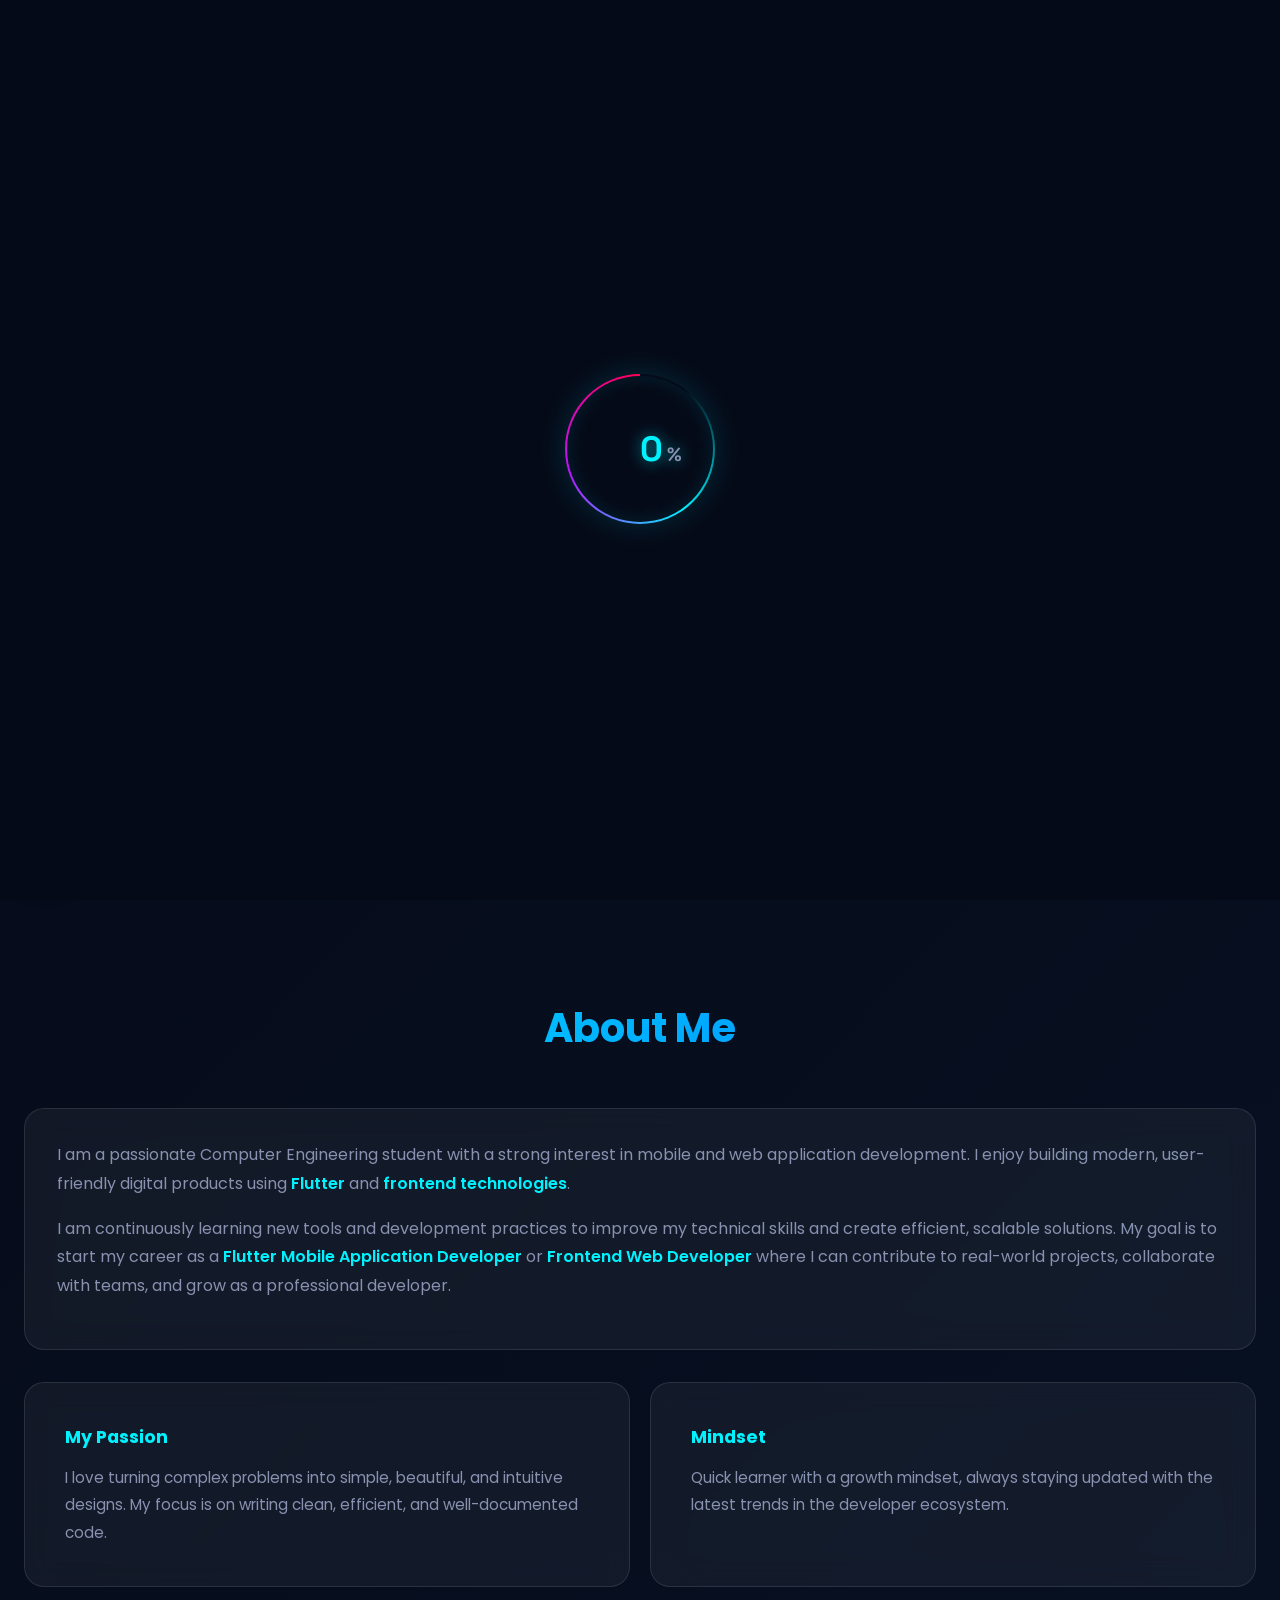
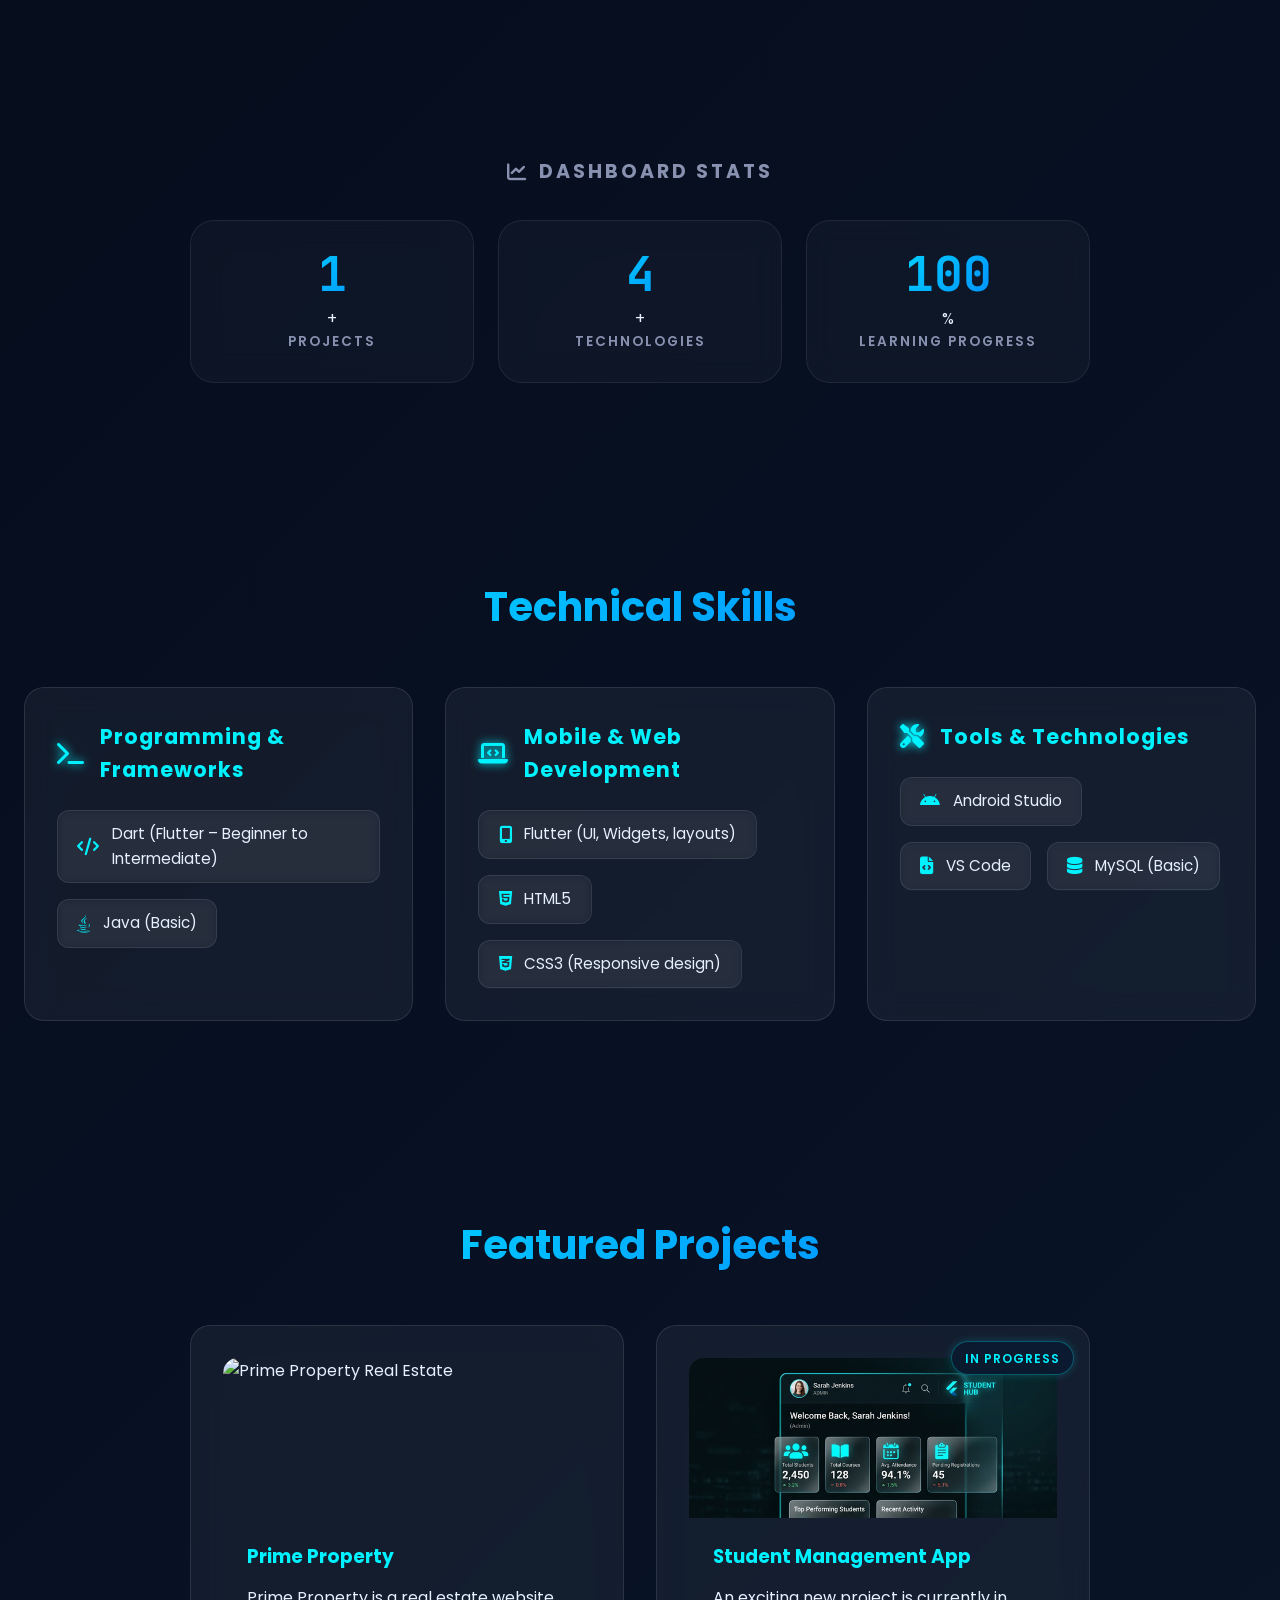
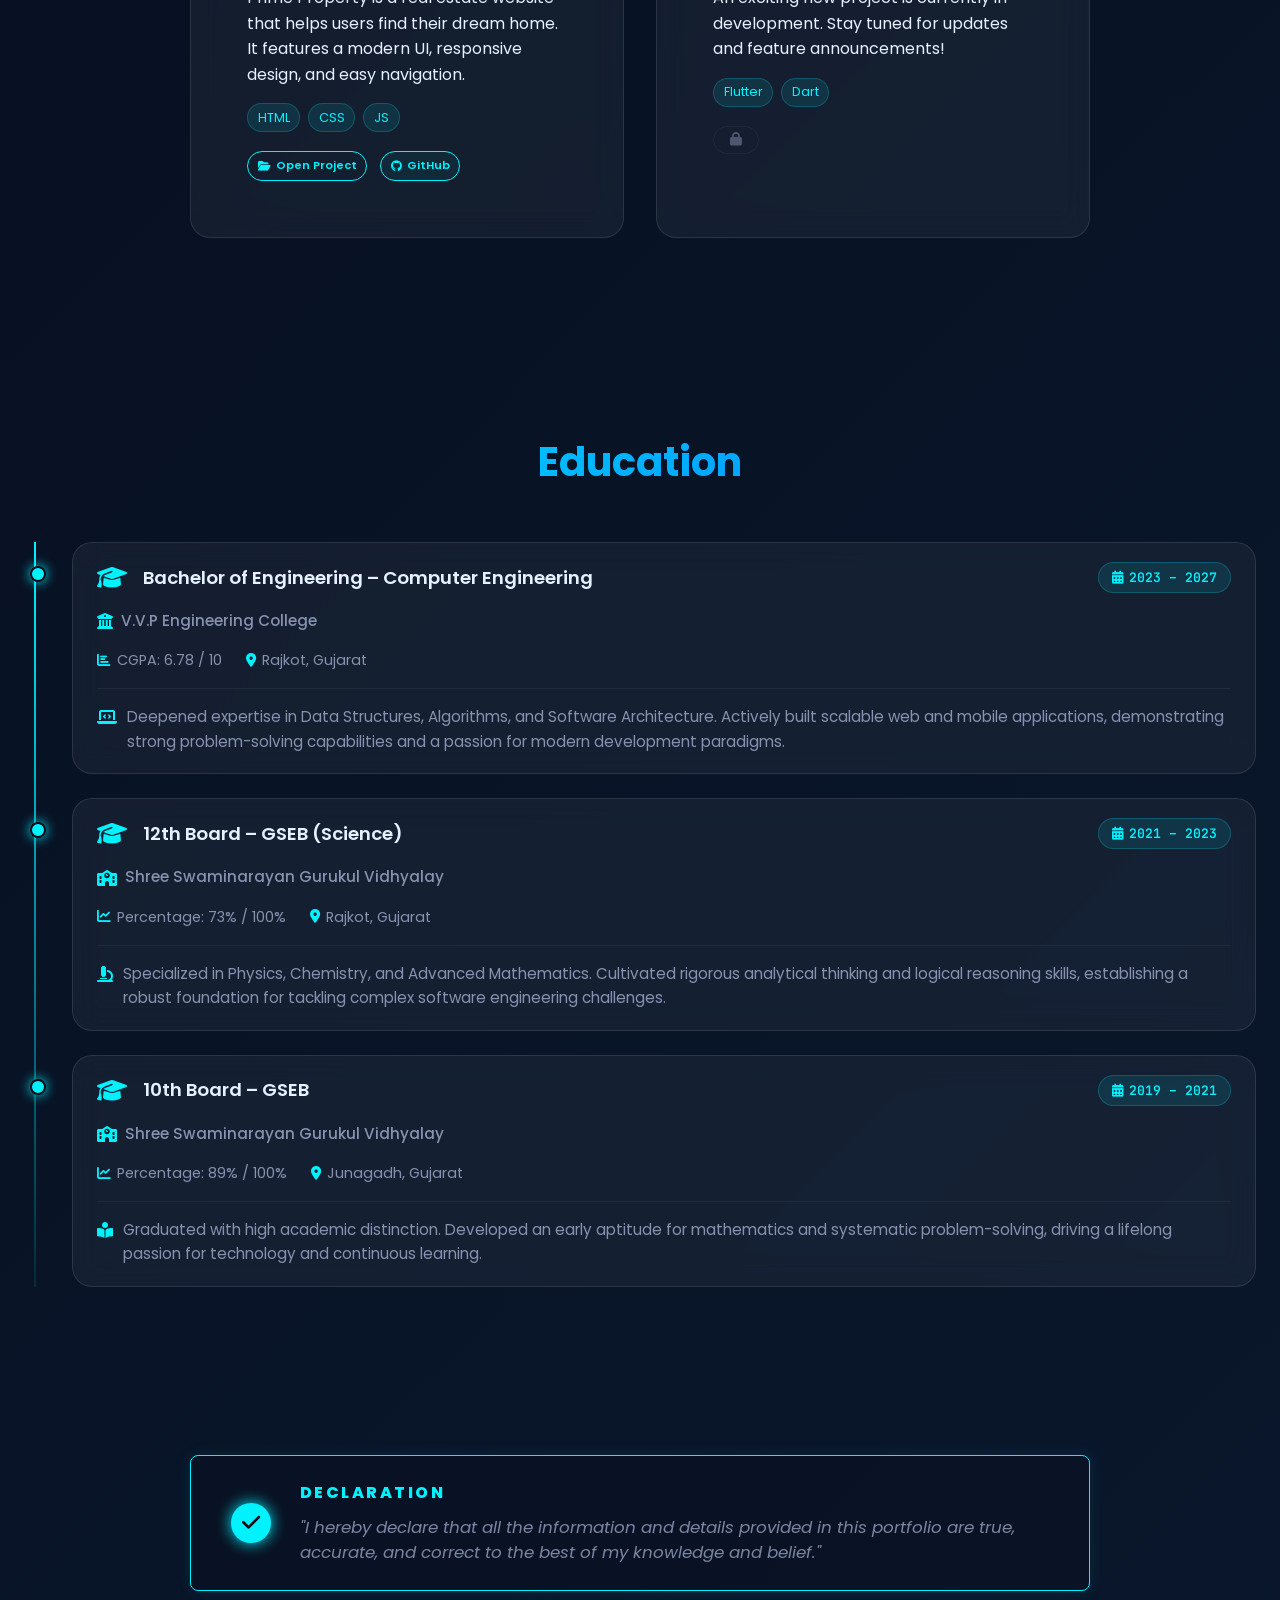
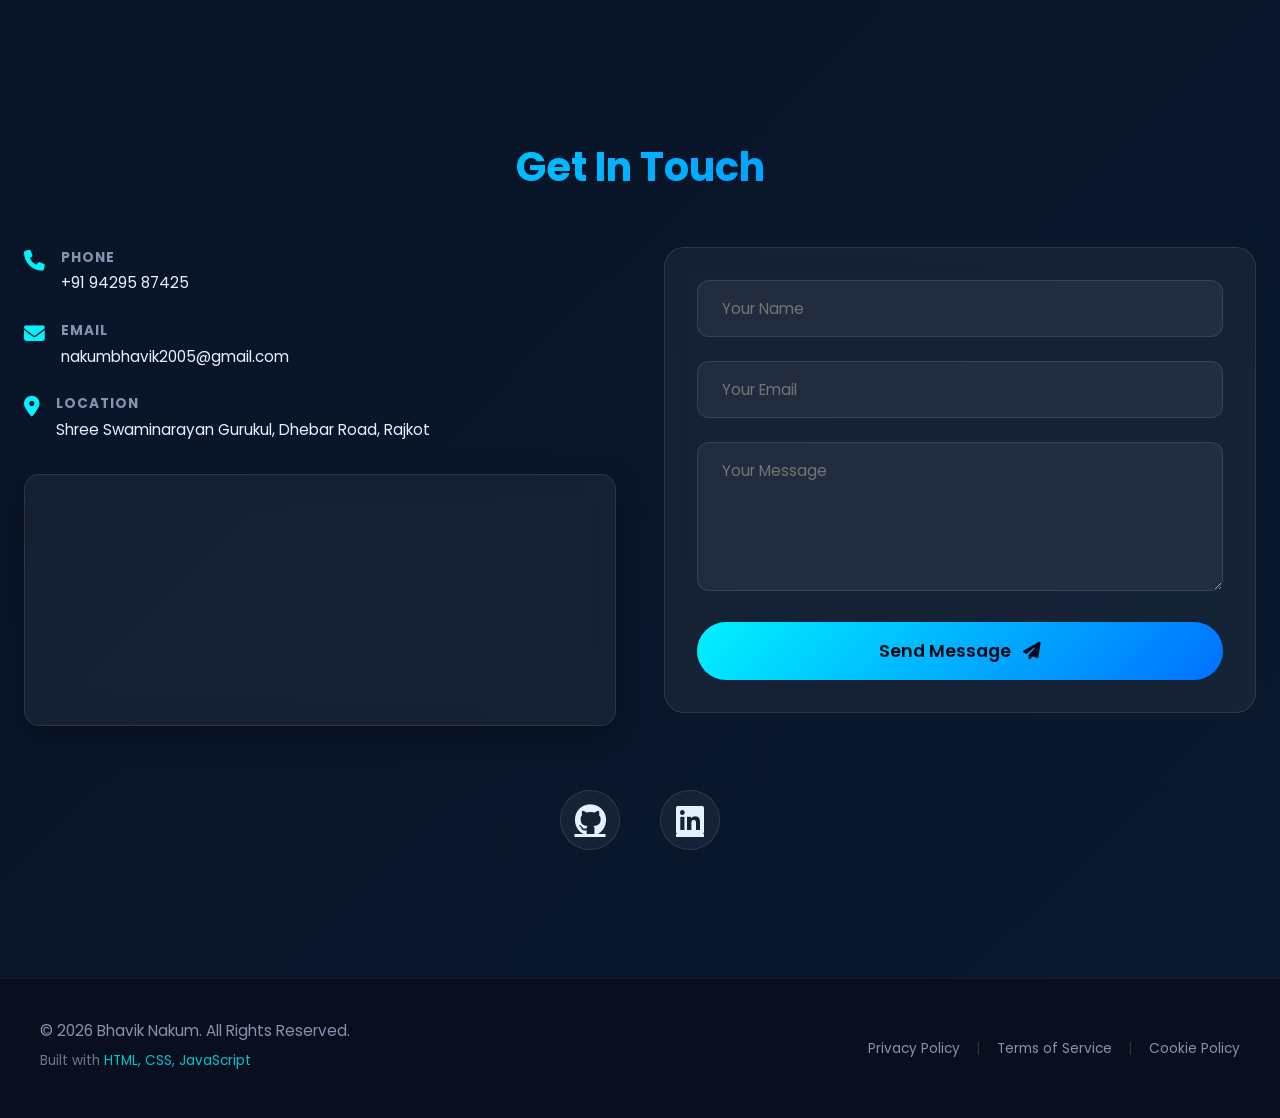
==== commit aa59d3f8: "Add files via upload" ====
--- a/index.html
+++ b/index.html
@@ -11,34 +11,20 @@
         rel="stylesheet">
     <!-- Font Awesome for icons -->
     <link rel="stylesheet" href="https://cdnjs.cloudflare.com/ajax/libs/font-awesome/6.4.0/css/all.min.css">
-    <link rel="stylesheet" href="style.css">
+    <link rel="stylesheet" href="css/style.css">
 </head>
 
 <body>
     <div id="intro-screen">
         <div id="intro-particles"></div>
 
-        <div id="welcome-phase" class="intro-phase active">
-            <div class="intro-content">
-                <div class="intro-terminal">
-                    <div class="terminal-header">
-                        <span class="dot red"></span>
-                        <span class="dot yellow"></span>
-                        <span class="dot green"></span>
-                    </div>
-                    <div class="terminal-body">
-                        <div class="typing-intro">
-                            <span id="intro-text-animate"></span><span class="intro-cursor">|</span>
-                        </div>
-                    </div>
-                </div>
-            </div>
-        </div>
-
-        <div id="loading-phase" class="intro-phase">
+        <div id="loading-phase" class="intro-phase active">
             <div class="loader-container">
-                <div class="modern-spinner"></div>
-                <p class="loading-text">Loading Portfolio<span class="loading-dots">...</span></p>
+                <div class="cyber-loader">
+                    <div class="loader-segments" id="loader-segments"></div>
+                    <div class="percentage-display"><span id="load-progress">0</span><span
+                            class="percent-symbol">%</span></div>
+                </div>
             </div>
         </div>
     </div>
@@ -47,14 +33,18 @@
 
     <nav class="navbar">
         <div class="container">
-            <a href="#" class="logo code-logo">runApp(<span class="logo-accent">BhavikPortfolio</span>());</a>
+            <a href="#" class="logo code-logo">
+                <span class="logo-bracket">&lt;</span>Bhavik<span class="logo-accent">Nakum</span><span
+                    class="logo-bracket">/&gt;</span>
+            </a>
             <ul class="nav-links">
-                <li><a href="#home">Home</a></li>
-                <li><a href="#about">About</a></li>
-                <li><a href="#skills">Skills</a></li>
-                <li><a href="#projects">Projects</a></li>
-                <li><a href="#education">Education</a></li>
-                <li><a href="#contact">Contact</a></li>
+                <li><a href="#home"><i class="fas fa-home"></i> Home</a></li>
+                <li><a href="#about"><i class="fas fa-user-astronaut"></i> About</a></li>
+                <li><a href="#skills"><i class="fas fa-laptop-code"></i> Skills</a></li>
+                <li><a href="#projects"><i class="fas fa-project-diagram"></i> Projects</a></li>
+                <li><a href="#education"><i class="fas fa-graduation-cap"></i> Education</a></li>
+                <li><a href="#declaration"><i class="fas fa-check-circle"></i> Declaration</a></li>
+                <li><a href="#contact"><i class="fas fa-paper-plane"></i> Contact</a></li>
             </ul>
             <div class="menu-btn"><i class="fas fa-bars"></i></div>
         </div>
@@ -151,14 +141,14 @@
                             <h3>Programming & Frameworks</h3>
                         </div>
                         <div class="skills-list">
-                            <div class="skill-item">
+                            <a href="https://dart.dev/" target="_blank" class="skill-item">
                                 <i class="fas fa-code"></i>
                                 <span>Dart (Flutter – Beginner to Intermediate)</span>
-                            </div>
-                            <div class="skill-item">
+                            </a>
+                            <a href="https://www.java.com/" target="_blank" class="skill-item">
                                 <i class="fab fa-java"></i>
                                 <span>Java (Basic)</span>
-                            </div>
+                            </a>
                         </div>
                     </div>
 
@@ -169,18 +159,20 @@
                             <h3>Mobile & Web Development</h3>
                         </div>
                         <div class="skills-list">
-                            <div class="skill-item">
+                            <a href="https://flutter.dev/" target="_blank" class="skill-item">
                                 <i class="fas fa-mobile-alt"></i>
                                 <span>Flutter (UI, Widgets, layouts)</span>
-                            </div>
-                            <div class="skill-item">
+                            </a>
+                            <a href="https://developer.mozilla.org/en-US/docs/Web/HTML" target="_blank"
+                                class="skill-item">
                                 <i class="fab fa-html5"></i>
                                 <span>HTML5</span>
-                            </div>
-                            <div class="skill-item">
+                            </a>
+                            <a href="https://developer.mozilla.org/en-US/docs/Web/CSS" target="_blank"
+                                class="skill-item">
                                 <i class="fab fa-css3-alt"></i>
                                 <span>CSS3 (Responsive design)</span>
-                            </div>
+                            </a>
                         </div>
                     </div>
 
@@ -191,18 +183,18 @@
                             <h3>Tools & Technologies</h3>
                         </div>
                         <div class="skills-list">
-                            <div class="skill-item">
+                            <a href="https://developer.android.com/studio" target="_blank" class="skill-item">
                                 <i class="fab fa-android"></i>
                                 <span>Android Studio</span>
-                            </div>
-                            <div class="skill-item">
+                            </a>
+                            <a href="https://code.visualstudio.com/" target="_blank" class="skill-item">
                                 <i class="fas fa-file-code"></i>
                                 <span>VS Code</span>
-                            </div>
-                            <div class="skill-item">
+                            </a>
+                            <a href="https://www.mysql.com/" target="_blank" class="skill-item">
                                 <i class="fas fa-database"></i>
                                 <span>MySQL (Basic)</span>
-                            </div>
+                            </a>
                         </div>
                     </div>
                 </div>
@@ -212,11 +204,13 @@
         <section id="projects" class="section">
             <div class="container">
                 <h2 class="section-title">Featured Projects</h2>
-                <div class="projects-grid">
+                <div class="projects-grid"
+                    style="display: grid; grid-template-columns: repeat(auto-fit, minmax(300px, 1fr)); gap: 2rem; max-width: 900px; margin: 0 auto;">
                     <!-- Project 1 -->
                     <div class="glass-card project-card">
                         <div class="project-img-wrapper">
-                            <img src="project1.png" alt="Project 1">
+                            <img src="https://images.unsplash.com/photo-1600596542815-ffad4c1539a9?ixlib=rb-4.0.3&auto=format&fit=crop&w=1000&q=80"
+                                alt="Prime Property Real Estate">
                         </div>
                         <div class="project-info">
                             <h3>Prime Property</h3>
@@ -239,50 +233,15 @@
                     </div>
                     <!-- Project 2 -->
                     <div class="glass-card project-card" style="position: relative;">
-                        <span class="upcoming-badge">Upcoming Now</span>
+                        <span class="upcoming-badge">In Progress</span>
                         <div class="project-img-wrapper">
                             <img src="project2.png" alt="Student Management App Dashboard">
                         </div>
                         <div class="project-info">
-                            <h3>Student Mangment app</h3>
-                            <p>An exciting new project is currently in development. Stay tuned for updates and feature
-                                announcements!
-                            </p>
-                            <div class="tech-stack"><span>Flutter</span><span>Dart</span></div>
-                            <div class="project-links">
-                                <a href="#" class="project-link" style="pointer-events: none; opacity: 0.5;"><i
-                                        class="fas fa-lock"></i></a>
-                            </div>
-                        </div>
-                    </div>
-                    <!-- Project 3 -->
-                    <div class="glass-card project-card" style="position: relative;">
-                        <span class="upcoming-badge">Upcoming Now</span>
-                        <div class="project-img-wrapper">
-                            <img src="project3.png" alt="Weather App Interface">
-                        </div>
-                        <div class="project-info">
-                            <h3>Wather app</h3>
+                            <h3>Student Management App</h3>
                             <p>An exciting new project is currently in development. Stay tuned for updates and feature
                                 announcements!</p>
                             <div class="tech-stack"><span>Flutter</span><span>Dart</span></div>
-                            <div class="project-links">
-                                <a href="#" class="project-link" style="pointer-events: none; opacity: 0.5;"><i
-                                        class="fas fa-lock"></i></a>
-                            </div>
-                        </div>
-                    </div>
-                    <!-- Project 4 -->
-                    <div class="glass-card project-card" style="position: relative;">
-                        <span class="upcoming-badge">Upcoming Now</span>
-                        <div class="project-img-wrapper">
-                            <img src="project4.png" alt="Analytics Dashboard">
-                        </div>
-                        <div class="project-info">
-                            <h3>Upcoming Project</h3>
-                            <p>An exciting new project is currently in development. Stay tuned for updates and feature
-                                announcements!</p>
-                            <div class="tech-stack"><span>In Progress</span></div>
                             <div class="project-links">
                                 <a href="#" class="project-link" style="pointer-events: none; opacity: 0.5;"><i
                                         class="fas fa-lock"></i></a>
@@ -316,6 +275,12 @@
                                 <p><i class="fas fa-chart-bar"></i> CGPA: 6.78 / 10</p>
                                 <p><i class="fas fa-map-marker-alt"></i> Rajkot, Gujarat</p>
                             </div>
+                            <div class="education-desc">
+                                <p><i class="fas fa-laptop-code"></i> Deepened expertise in Data Structures, Algorithms,
+                                    and Software Architecture. Actively built scalable web and mobile applications,
+                                    demonstrating strong problem-solving capabilities and a passion for modern
+                                    development paradigms.</p>
+                            </div>
                         </div>
                     </div>
                     <div class="timeline-item">
@@ -335,6 +300,12 @@
                                 <p><i class="fas fa-chart-line"></i> Percentage: 73% / 100%</p>
                                 <p><i class="fas fa-map-marker-alt"></i> Rajkot, Gujarat</p>
                             </div>
+                            <div class="education-desc">
+                                <p><i class="fas fa-microscope"></i> Specialized in Physics, Chemistry, and Advanced
+                                    Mathematics. Cultivated rigorous analytical thinking and logical reasoning skills,
+                                    establishing a robust foundation for tackling complex software engineering
+                                    challenges.</p>
+                            </div>
                         </div>
                     </div>
                     <div class="timeline-item">
@@ -354,7 +325,28 @@
                                 <p><i class="fas fa-chart-line"></i> Percentage: 89% / 100%</p>
                                 <p><i class="fas fa-map-marker-alt"></i> Junagadh, Gujarat</p>
                             </div>
-                        </div>
+                            <div class="education-desc">
+                                <p><i class="fas fa-book-reader"></i> Graduated with high academic distinction.
+                                    Developed an early aptitude for mathematics and systematic problem-solving, driving
+                                    a lifelong passion for technology and continuous learning.</p>
+                            </div>
+                        </div>
+                    </div>
+                </div>
+            </div>
+        </section>
+
+        <!-- Declaration Section -->
+        <section id="declaration" class="section declaration-section">
+            <div class="container">
+                <div class="declaration-box">
+                    <div class="declaration-icon">
+                        <i class="fas fa-check"></i>
+                    </div>
+                    <div class="declaration-content">
+                        <h4>DECLARATION</h4>
+                        <p>"I hereby declare that all the information and details provided in this portfolio are true,
+                            accurate, and correct to the best of my knowledge and belief."</p>
                     </div>
                 </div>
             </div>
@@ -429,18 +421,34 @@
                     </div>
                 </div>
             </div>
-        </section>
     </main>
-
     <footer class="footer">
-        <p>&copy; 2026 Bhavik Nakum | Built with HTML, CSS, JavaScript</p>
+        <div class="footer-content">
+            <div class="footer-copyright">
+                <p>&copy; 2026 Bhavik Nakum. All Rights Reserved.</p>
+                <p class="built-with">Built with <span style="color: var(--neon-cyan);">HTML, CSS, JavaScript</span></p>
+            </div>
+            <div class="footer-policies">
+                <a href="#">Privacy Policy</a>
+                <span class="separator">|</span>
+                <a href="#">Terms of Service</a>
+                <span class="separator">|</span>
+                <a href="#">Cookie Policy</a>
+            </div>
+        </div>
     </footer>
+
+    <!-- Floating Theme Toggle -->
+    <div class="floating-theme-btn" id="theme-btn" title="Toggle Light/Dark Mode">
+        <i class="fas fa-sun"></i>
+    </div>
 
     <!-- Libraries -->
     <script src="https://cdn.jsdelivr.net/particles.js/2.0.0/particles.min.js"></script>
     <script src="https://cdnjs.cloudflare.com/ajax/libs/gsap/3.12.2/gsap.min.js"></script>
     <script src="https://cdnjs.cloudflare.com/ajax/libs/gsap/3.12.2/ScrollTrigger.min.js"></script>
-    <script src="script.js"></script>
+    <script src="https://cdn.jsdelivr.net/npm/canvas-confetti@1.6.0/dist/confetti.browser.min.js"></script>
+    <script src="js/script.js"></script>
 </body>
 
 </html>
--- a/css/style.css
+++ b/css/style.css
@@ -0,0 +1,1708 @@
+/* CSS Variables & Design System */
+:root {
+    --bg-dark: #050a18;
+    --bg-gradient: linear-gradient(135deg, #050a18 0%, #0a192f 100%);
+    --neon-cyan: #00f2ff;
+    --neon-blue: #0070ff;
+    --neon-purple: #bc13fe;
+    --text-primary: #e6f1ff;
+    --text-secondary: #8892b0;
+    --glass-bg: rgba(255, 255, 255, 0.05);
+    --glass-border: rgba(255, 255, 255, 0.1);
+    --card-bg: rgba(10, 25, 47, 0.4);
+    --transition: all 0.3s cubic-bezier(0.4, 0, 0.2, 1);
+    --card-shadow: 0 10px 30px rgba(0, 0, 0, 0.3);
+}
+
+body.light-mode {
+    --bg-dark: #f0f4f8;
+    --bg-gradient: linear-gradient(135deg, #f0f4f8 0%, #e2e8f0 100%);
+    --neon-cyan: #0088ff;
+    --neon-blue: #0050e6;
+    --neon-purple: #9b11d9;
+    --text-primary: #1a202c;
+    --text-secondary: #4a5568;
+    --glass-bg: rgba(255, 255, 255, 0.75);
+    --glass-border: rgba(0, 0, 0, 0.1);
+    --card-bg: rgba(255, 255, 255, 0.85);
+    --card-shadow: 0 10px 30px rgba(0, 0, 0, 0.08);
+}
+
+/* --- Global Light Mode Overrides for Perfect Responsiveness --- */
+body.light-mode .percentage-display { color: var(--neon-cyan); text-shadow: none; }
+body.light-mode .hero-name { 
+    background: linear-gradient(to right, var(--text-primary), var(--neon-blue)); 
+    -webkit-background-clip: text; 
+    -webkit-text-fill-color: transparent; 
+    text-shadow: none; 
+}
+body.light-mode .cyber-loader { box-shadow: 0 0 20px rgba(0, 136, 255, 0.2); }
+body.light-mode .intro-content h2 { text-shadow: 0 0 10px rgba(0, 0, 0, 0.1); }
+body.light-mode .navbar { background: rgba(255, 255, 255, 0.9); box-shadow: 0 5px 20px rgba(0,0,0,0.05); }
+body.light-mode #intro-screen { background: #f0f4f8; }
+body.light-mode .footer { background: #e2e8f0; border-top-color: rgba(0,0,0,0.1); }
+body.light-mode .contact-form input, 
+body.light-mode .contact-form textarea {
+    background: rgba(0, 0, 0, 0.03);
+    border-color: rgba(0, 0, 0, 0.1);
+    color: #1a202c;
+}
+body.light-mode .contact-form input:focus, 
+body.light-mode .contact-form textarea:focus {
+    background: rgba(0, 0, 0, 0.06);
+}
+body.light-mode .declaration-box { background: rgba(255, 255, 255, 0.7); border-color: rgba(0, 136, 255, 0.3); }
+body.light-mode .declaration-icon { background: var(--neon-cyan); box-shadow: 0 0 15px rgba(0, 136, 255, 0.4); }
+body.light-mode .about-img::before { display: none; } 
+body.light-mode .project-tech span { background: rgba(0, 136, 255, 0.1); color: var(--neon-cyan); }
+body.light-mode .timeline-content { background: rgba(255, 255, 255, 0.8); }
+
+
+* {
+    margin: 0;
+    padding: 0;
+    box-sizing: border-box;
+    scroll-behavior: smooth;
+}
+
+body {
+    font-family: 'Poppins', sans-serif;
+    background: var(--bg-gradient);
+    color: var(--text-primary);
+    overflow-x: hidden;
+    overflow-y: hidden;
+    line-height: 1.6;
+}
+
+/* ─── Intro Screen ─────────────────────────────────────────────────────── */
+#intro-screen {
+    position: fixed;
+    top: 0;
+    left: 0;
+    width: 100%;
+    height: 100%;
+    background: #050a18;
+    z-index: 9999;
+    display: flex;
+    justify-content: center;
+    align-items: center;
+    overflow: hidden;
+    transition: transform 1s cubic-bezier(0.86, 0, 0.07, 1), box-shadow 1s ease, border-color 1s ease;
+    border-bottom: 2px solid transparent;
+}
+
+.intro-phase {
+    position: absolute;
+    width: 100%;
+    height: 100%;
+    display: flex;
+    justify-content: center;
+    align-items: center;
+    opacity: 0;
+    visibility: hidden;
+    transition: opacity 0.8s ease-in-out, visibility 0.8s;
+}
+
+.intro-phase.active {
+    opacity: 1;
+    visibility: visible;
+}
+
+#intro-particles {
+    position: absolute;
+    top: 0;
+    left: 0;
+    width: 100%;
+    height: 100%;
+    z-index: 1;
+}
+
+.intro-content {
+    position: relative;
+    z-index: 2;
+    text-align: center;
+    width: 90%;
+    max-width: 600px;
+}
+
+.cyber-loader {
+    position: relative;
+    width: 150px;
+    height: 150px;
+    margin: 0 auto;
+    border-radius: 50%;
+    border: 2px solid transparent;
+    background:
+        linear-gradient(var(--bg-dark), var(--bg-dark)) padding-box,
+        conic-gradient(from var(--hover-angle, 0deg), transparent 10%, #00f2ff 40%, #bc13fe 70%, #ff0055 100%) border-box;
+    box-shadow: 0 0 30px rgba(0, 242, 255, 0.15), inset 0 0 20px rgba(0, 242, 255, 0.1);
+    display: flex;
+    justify-content: center;
+    align-items: center;
+    animation: hover-bg-spin 2s linear infinite;
+}
+
+.loader-segments {
+    position: absolute;
+    inset: 12px;
+    border-radius: 50%;
+    background: conic-gradient(from 0deg, #00f2ff 0%, #bc13fe 25%, #ff0055 50%, #bc13fe 75%, #00f2ff 100%);
+    -webkit-mask-image:
+        radial-gradient(transparent 65%, black 66%),
+        conic-gradient(black var(--progress, 0%), transparent var(--progress, 0%));
+    -webkit-mask-composite: source-in;
+    mask-image:
+        radial-gradient(transparent 65%, black 66%),
+        conic-gradient(black var(--progress, 0%), transparent var(--progress, 0%));
+    mask-composite: intersect;
+    z-index: 1;
+}
+
+.cyber-loader::before {
+    content: '';
+    position: absolute;
+    inset: 10px;
+    border-radius: 50%;
+    background: repeating-conic-gradient(transparent 0deg,
+            transparent 14deg,
+            var(--bg-dark) 14deg,
+            var(--bg-dark) 18deg);
+    z-index: 2;
+}
+
+.percentage-display {
+    position: relative;
+    font-family: 'Space Grotesk', sans-serif;
+    font-size: 2.2rem;
+    font-weight: 700;
+    color: var(--neon-cyan);
+    text-shadow: 0 0 15px rgba(0, 242, 255, 0.6);
+    z-index: 3;
+    display: flex;
+    align-items: baseline;
+    letter-spacing: 2px;
+}
+
+.percentage-display span#load-progress {
+    display: inline-block;
+    width: 3ch;
+    text-align: right;
+}
+
+.percentage-display .percent-symbol {
+    font-size: 1.2rem;
+    margin-left: 2px;
+    color: var(--text-secondary);
+}
+
+#intro-screen.fade-out {
+    transform: translateY(-100vh);
+    border-color: var(--neon-cyan);
+    box-shadow: 0 40px 80px rgba(0, 242, 255, 0.6);
+}
+
+/* ─── Particles ────────────────────────────────────────────────────────── */
+#particles-js {
+    position: fixed;
+    top: 0;
+    left: 0;
+    width: 100%;
+    height: 100%;
+    z-index: 0;
+    pointer-events: none;
+}
+
+/* ─── Layout ────────────────────────────────────────────────────────────── */
+.container {
+    max-width: 1420px;
+    margin: 0 auto;
+    padding: 0 1.5rem;
+}
+
+section {
+    position: relative;
+    z-index: 1;
+}
+
+.section {
+    padding: 6rem 0;
+}
+
+/* ─── Navbar ────────────────────────────────────────────────────────────── */
+.navbar {
+    position: fixed;
+    top: 0;
+    left: 0;
+    width: 100%;
+    padding: 1.5rem 0;
+    background: rgba(5, 10, 24, 0.8);
+    backdrop-filter: blur(10px);
+    border-bottom: 1px solid var(--glass-border);
+    z-index: 1000;
+    transition: var(--transition);
+}
+
+.navbar .container {
+    display: flex;
+    justify-content: space-between;
+    align-items: center;
+}
+
+.logo {
+    font-family: 'JetBrains Mono', monospace;
+    font-size: 1.1rem;
+    color: var(--text-primary);
+    text-decoration: none;
+    font-weight: 700;
+}
+
+.code-logo {
+    font-family: 'JetBrains Mono', monospace;
+    font-size: 1.15rem;
+    /* Reduced from 1.4rem */
+    font-weight: 700;
+    letter-spacing: 1px;
+    display: flex;
+    align-items: center;
+    gap: 2px;
+    color: var(--text-primary);
+}
+
+.logo-bracket {
+    color: var(--text-secondary);
+    font-weight: 400;
+}
+
+.logo-accent {
+    color: var(--neon-cyan);
+    text-shadow: 0 0 10px rgba(0, 242, 255, 0.4);
+}
+
+.nav-links {
+    display: flex;
+    list-style: none;
+    gap: 2.5rem;
+}
+
+.nav-links a {
+    color: var(--text-secondary);
+    text-decoration: none;
+    font-size: 0.95rem;
+    font-weight: 500;
+    transition: var(--transition);
+    position: relative;
+}
+
+.nav-links a::after {
+    content: '';
+    position: absolute;
+    bottom: -4px;
+    left: 0;
+    width: 0;
+    height: 2px;
+    background: var(--neon-cyan);
+    transition: var(--transition);
+}
+
+.nav-links a:hover {
+    color: var(--neon-cyan);
+}
+
+.nav-links a:hover::after,
+.nav-links a.active::after {
+    width: 100%;
+}
+
+.nav-links a.active {
+    color: var(--neon-cyan);
+    text-shadow: 0 0 10px rgba(0, 242, 255, 0.4);
+}
+
+.floating-theme-btn {
+    position: fixed;
+    bottom: 30px;
+    left: 20px;
+    width: 50px;
+    height: 50px;
+    background: var(--glass-bg);
+    border: 1px solid var(--glass-border);
+    border-radius: 50%;
+    display: flex;
+    align-items: center;
+    justify-content: center;
+    font-size: 1.4rem;
+    color: var(--text-primary);
+    cursor: pointer;
+    z-index: 1000;
+    box-shadow: var(--card-shadow);
+    backdrop-filter: blur(10px);
+    transition: var(--transition);
+}
+
+.floating-theme-btn:hover {
+    background: var(--neon-cyan);
+    color: var(--bg-dark);
+    transform: scale(1.15) rotate(30deg);
+    box-shadow: 0 0 20px rgba(0, 242, 255, 0.4);
+}
+
+.menu-btn {
+    display: none;
+    cursor: pointer;
+    font-size: 1.5rem;
+    color: var(--text-primary);
+}
+
+/* ─── Glass Card ────────────────────────────────────────────────────────── */
+.glass-card {
+    background: var(--glass-bg);
+    backdrop-filter: blur(15px);
+    -webkit-backdrop-filter: blur(15px);
+    border: 1px solid var(--glass-border);
+    border-radius: 20px;
+    padding: 2rem;
+    transition: var(--transition);
+}
+
+.glass-card:hover {
+    border-color: rgba(0, 242, 255, 0.3);
+    box-shadow: var(--card-shadow);
+}
+
+/* ─── Section Title ─────────────────────────────────────────────────────── */
+.section-title {
+    font-size: 2.5rem;
+    font-weight: 700;
+    text-align: center;
+    margin-bottom: 3rem;
+    background: linear-gradient(135deg, var(--neon-cyan), var(--neon-blue));
+    -webkit-background-clip: text;
+    -webkit-text-fill-color: transparent;
+    background-clip: text;
+}
+
+/* ─── Buttons ───────────────────────────────────────────────────────────── */
+.btn {
+    display: inline-flex;
+    align-items: center;
+    gap: 8px;
+    padding: 0.8rem 2rem;
+    border-radius: 50px;
+    font-size: 0.95rem;
+    font-weight: 600;
+    text-decoration: none;
+    cursor: pointer;
+    transition: var(--transition);
+    border: none;
+    font-family: 'Poppins', sans-serif;
+}
+
+.btn-primary {
+    background: linear-gradient(135deg, var(--neon-cyan), var(--neon-blue));
+    color: #050a18;
+}
+
+.btn-primary:hover {
+    transform: translateY(-3px);
+    box-shadow: 0 10px 30px rgba(0, 242, 255, 0.4);
+}
+
+.btn-secondary {
+    background: var(--glass-bg);
+    color: var(--text-primary);
+    border: 1px solid var(--glass-border);
+}
+
+.btn-secondary:hover {
+    background: rgba(0, 242, 255, 0.1);
+    border-color: var(--neon-cyan);
+    transform: translateY(-3px);
+}
+
+.btn-outline {
+    background: transparent;
+    color: var(--neon-cyan);
+    border: 1px solid var(--neon-cyan);
+}
+
+.btn-outline:hover {
+    background: rgba(0, 242, 255, 0.1);
+    transform: translateY(-3px);
+}
+
+/* ─── Hero Section ──────────────────────────────────────────────────────── */
+.hero {
+    min-height: 100vh;
+    display: flex;
+    align-items: center;
+    padding-top: 60px;
+    padding-bottom: 1rem;
+}
+
+.hero-content {
+    display: flex;
+    align-items: center;
+    justify-content: space-between;
+    gap: 3rem;
+}
+
+.hero-text {
+    flex: 1;
+}
+
+.hero-name {
+    font-family: 'Space Grotesk', sans-serif;
+    font-size: 3rem;
+    font-weight: 700;
+    line-height: 1.2;
+    margin-bottom: 0.8rem;
+    background: linear-gradient(135deg, #fff 0%, var(--neon-cyan) 100%);
+    -webkit-background-clip: text;
+    -webkit-text-fill-color: transparent;
+    background-clip: text;
+}
+
+.typing-container {
+    font-family: 'JetBrains Mono', monospace;
+    font-size: 1.2rem;
+    color: var(--neon-cyan);
+    margin-bottom: 1.2rem;
+    min-height: 1.8rem;
+}
+
+.cursor {
+    animation: blink 0.7s infinite;
+    color: var(--neon-cyan);
+}
+
+.intro {
+    color: var(--text-secondary);
+    font-size: 0.95rem;
+    max-width: 480px;
+    margin-bottom: 2rem;
+    line-height: 1.8;
+}
+
+.hero-btns {
+    display: flex;
+    gap: 0.8rem;
+    flex-wrap: wrap;
+}
+
+.hero-image {
+    position: relative;
+    width: 265px;
+    height: 265px;
+    display: flex;
+    justify-content: center;
+    align-items: center;
+    flex-shrink: 0;
+    animation: float 6s ease-in-out infinite;
+}
+
+.avatar {
+    width: 100%;
+    height: 100%;
+    object-fit: cover;
+    object-position: top center;
+    border-radius: 50%;
+    position: relative;
+    z-index: 2;
+    border: 5px solid var(--bg-dark);
+    display: block;
+}
+
+.avatar-ring {
+    position: absolute;
+    top: -10px;
+    left: -10px;
+    right: -10px;
+    bottom: -10px;
+    border-radius: 50%;
+    background: conic-gradient(from 0deg, transparent 60%, var(--neon-cyan) 85%, var(--neon-purple) 100%);
+    animation: rotate 3s linear infinite;
+    z-index: 1;
+}
+
+.avatar-ring::after {
+    content: '';
+    position: absolute;
+    inset: 4px;
+    background: var(--bg-dark);
+    border-radius: 50%;
+}
+
+.avatar-ring::before {
+    content: '';
+    position: absolute;
+    inset: -5px;
+    border-radius: 50%;
+    background: conic-gradient(from 0deg, transparent 60%, var(--neon-cyan) 85%, var(--neon-purple) 100%);
+    filter: blur(15px);
+    opacity: 0.8;
+    z-index: -1;
+}
+
+@keyframes rotate {
+    from {
+        transform: rotate(0deg);
+    }
+
+    to {
+        transform: rotate(360deg);
+    }
+}
+
+@keyframes float {
+
+    0%,
+    100% {
+        transform: translateY(0);
+    }
+
+    50% {
+        transform: translateY(-20px);
+    }
+}
+
+/* ─── About Section ─────────────────────────────────────────────────────── */
+.about-main-card {
+    margin-bottom: 2rem;
+}
+
+.about-description p {
+    color: var(--text-secondary);
+    margin-bottom: 1rem;
+    line-height: 1.8;
+}
+
+.text-accent {
+    color: var(--neon-cyan);
+    font-weight: 600;
+}
+
+.about-grid {
+    display: grid;
+    grid-template-columns: repeat(auto-fit, minmax(300px, 1fr));
+    gap: 1.2rem;
+    margin-bottom: 2rem;
+}
+
+.about-card {
+    padding: 2.5rem;
+    transition: var(--transition);
+}
+
+.about-card:hover {
+    border-color: var(--neon-cyan);
+    transform: translateY(-10px);
+}
+
+.about-card h3 {
+    color: var(--neon-cyan);
+    margin-bottom: 0.8rem;
+    font-size: 1.1rem;
+}
+
+.about-card p {
+    color: var(--text-secondary);
+    font-size: 0.95rem;
+    line-height: 1.8;
+}
+
+.dashboard-header {
+    margin-top: 4rem;
+    margin-bottom: 2rem;
+    text-align: center;
+}
+
+.dashboard-title {
+    font-size: 1.2rem;
+    color: var(--text-secondary);
+    text-transform: uppercase;
+    letter-spacing: 3px;
+    display: flex;
+    align-items: center;
+    justify-content: center;
+    gap: 10px;
+}
+
+.stats-grid {
+    display: grid;
+    grid-template-columns: repeat(3, 1fr);
+    gap: 1.5rem;
+    max-width: 900px;
+    margin: 1.5rem auto 0;
+}
+
+.stat-item {
+    background: rgba(255, 255, 255, 0.03);
+    backdrop-filter: blur(15px);
+    border: 1px solid rgba(255, 255, 255, 0.08);
+    padding: 1.8rem 1.5rem;
+    border-radius: 24px;
+    text-align: center;
+    transition: all 0.4s cubic-bezier(0.175, 0.885, 0.32, 1.275);
+    animation: float 6s ease-in-out infinite;
+    position: relative;
+    overflow: hidden;
+}
+
+.stat-item:nth-child(2) {
+    animation-delay: -2s;
+}
+
+.stat-item:nth-child(3) {
+    animation-delay: -4s;
+}
+
+.stat-item:hover {
+    transform: translateY(-15px) scale(1.05);
+    border-color: var(--neon-cyan);
+    background: rgba(0, 242, 255, 0.05);
+    box-shadow: 0 0 30px rgba(0, 242, 255, 0.4);
+}
+
+.stat-num {
+    display: block;
+    font-size: 3rem;
+    font-weight: 700;
+    font-family: 'JetBrains Mono', monospace;
+    background: linear-gradient(135deg, var(--neon-cyan), var(--neon-blue));
+    -webkit-background-clip: text;
+    -webkit-text-fill-color: transparent;
+    background-clip: text;
+    line-height: 1;
+    margin-bottom: 0.5rem;
+}
+
+.stat-item p {
+    color: var(--text-secondary);
+    font-size: 0.85rem;
+    text-transform: uppercase;
+    letter-spacing: 2px;
+    font-weight: 600;
+}
+
+@media (max-width: 900px) {
+    .stats-grid {
+        grid-template-columns: repeat(auto-fit, minmax(250px, 1fr));
+        gap: 2rem;
+    }
+}
+
+/* ─── Skills Section ────────────────────────────────────────────────────── */
+.skills-grid {
+    display: grid;
+    grid-template-columns: repeat(auto-fit, minmax(350px, 1fr));
+    gap: 2rem;
+}
+
+.skills-category-card {
+    padding: 2rem;
+    border-radius: 20px;
+    transition: var(--transition);
+    display: flex;
+    flex-direction: column;
+    gap: 1.5rem;
+}
+
+.skills-category-card:hover {
+    border-color: var(--neon-cyan);
+    transform: translateY(-5px);
+    box-shadow: 0 10px 30px rgba(0, 242, 255, 0.1);
+}
+
+.category-header {
+    display: flex;
+    align-items: center;
+    gap: 1rem;
+    color: var(--neon-cyan);
+}
+
+.category-header i {
+    font-size: 1.5rem;
+    filter: drop-shadow(0 0 5px var(--neon-cyan));
+}
+
+.category-header h3 {
+    font-size: 1.3rem;
+    letter-spacing: 1px;
+    margin: 0;
+}
+
+.skills-list {
+    display: flex;
+    flex-wrap: wrap;
+    gap: 1rem;
+}
+
+.skill-item {
+    display: flex;
+    align-items: center;
+    gap: 0.8rem;
+    padding: 0.7rem 1.2rem;
+    background: rgba(255, 255, 255, 0.03);
+    border: 1px solid var(--glass-border);
+    border-radius: 12px;
+    font-size: 0.95rem;
+    color: var(--text-primary);
+    transition: var(--transition);
+    backdrop-filter: blur(5px);
+    text-decoration: none;
+}
+
+.skill-item i {
+    color: var(--neon-cyan);
+    font-size: 1.1rem;
+}
+
+.skill-item:hover {
+    background: rgba(0, 242, 255, 0.08);
+    border-color: var(--neon-cyan);
+    transform: scale(1.05);
+    box-shadow: 0 0 20px rgba(0, 242, 255, 0.3);
+}
+
+@media (max-width: 768px) {
+    .skills-grid {
+        grid-template-columns: 1fr;
+    }
+}
+
+/* ─── Hero Responsive ───────────────────────────────────────────────────── */
+@media (max-width: 992px) {
+    .hero-content {
+        flex-direction: column-reverse;
+        text-align: center;
+    }
+
+    .hero-text .intro {
+        margin: 0 auto 2rem;
+    }
+
+    .hero-btns {
+        justify-content: center;
+    }
+}
+
+/* ─── Projects Section ──────────────────────────────────────────────────── */
+.projects-grid {
+    display: grid;
+    grid-template-columns: repeat(4, 1fr);
+    gap: 1.5rem;
+}
+
+.project-card {
+    overflow: hidden;
+    transition: var(--transition);
+}
+
+.project-card:hover {
+    transform: translateY(-10px);
+    border-color: var(--neon-cyan);
+}
+
+.project-img-wrapper {
+    height: 160px;
+    overflow: hidden;
+    position: relative;
+    border-radius: 15px 15px 0 0;
+}
+
+.project-img-wrapper img {
+    width: 100%;
+    height: 100%;
+    object-fit: cover;
+    object-position: center top;
+    transition: var(--transition);
+}
+
+.project-card:hover .project-img-wrapper img {
+    transform: scale(1.1);
+}
+
+.upcoming-badge {
+    position: absolute;
+    top: 15px;
+    right: 15px;
+    background: rgba(10, 25, 47, 0.85);
+    color: var(--neon-cyan);
+    padding: 0.4rem 0.8rem;
+    font-size: 0.75rem;
+    font-weight: 600;
+    letter-spacing: 1px;
+    text-transform: uppercase;
+    border: 1px solid rgba(0, 242, 255, 0.3);
+    border-radius: 20px;
+    backdrop-filter: blur(5px);
+    box-shadow: 0 0 10px rgba(0, 242, 255, 0.2);
+    animation: pulseGlow 2s infinite alternate;
+    z-index: 10;
+}
+
+@keyframes pulseGlow {
+    0% {
+        box-shadow: 0 0 5px rgba(0, 242, 255, 0.2);
+        border-color: rgba(0, 242, 255, 0.3);
+    }
+
+    100% {
+        box-shadow: 0 0 15px rgba(0, 242, 255, 0.6);
+        border-color: rgba(0, 242, 255, 0.8);
+    }
+}
+
+.project-info {
+    padding: 1.5rem;
+}
+
+.project-info h3 {
+    margin-bottom: 0.8rem;
+    color: var(--neon-cyan);
+}
+
+.features-list {
+    margin: 1rem 0;
+    text-align: left;
+}
+
+.features-list h4 {
+    font-size: 0.9rem;
+    color: var(--text-primary);
+    margin-bottom: 0.5rem;
+    font-weight: 600;
+}
+
+.features-list ul {
+    list-style: none;
+    padding-left: 0;
+}
+
+.features-list li {
+    font-size: 0.85rem;
+    color: var(--text-secondary);
+    display: flex;
+    align-items: center;
+    gap: 8px;
+    padding: 3px 0;
+}
+
+.features-list li::before {
+    content: '▪';
+    color: var(--neon-cyan);
+}
+
+.tech-stack {
+    display: flex;
+    gap: 0.5rem;
+    flex-wrap: wrap;
+    margin-top: 1rem;
+}
+
+.tech-stack span {
+    background: rgba(0, 242, 255, 0.1);
+    color: var(--neon-cyan);
+    padding: 0.2rem 0.6rem;
+    border-radius: 20px;
+    font-size: 0.8rem;
+    border: 1px solid rgba(0, 242, 255, 0.2);
+}
+
+.project-links {
+    display: flex;
+    gap: 0.8rem;
+    margin-top: 1.2rem;
+    flex-wrap: wrap;
+}
+
+.project-link {
+    display: inline-flex;
+    align-items: center;
+    gap: 6px;
+    padding: 0.4rem 1rem;
+    border-radius: 20px;
+    font-size: 0.85rem;
+    border: 1px solid var(--glass-border);
+    color: var(--text-secondary);
+    text-decoration: none;
+    transition: var(--transition);
+}
+
+.project-link:hover {
+    color: var(--neon-cyan);
+    border-color: var(--neon-cyan);
+}
+
+/* ─── Education Timeline ─────────────────────────────────────────────────── */
+.timeline {
+    position: relative;
+    padding-left: 3rem;
+}
+
+/* NEW: left-right row layout inside each card */
+.education-row {
+    display: flex;
+    align-items: flex-start;
+    justify-content: space-between;
+    gap: 2rem;
+}
+
+.education-left {
+    display: flex;
+    align-items: flex-start;
+    gap: 1rem;
+    flex: 1;
+}
+
+.education-left h3 {
+    font-size: 1.15rem;
+    font-weight: 600;
+    color: var(--text-primary);
+    line-height: 1.4;
+    margin: 0;
+}
+
+.education-right {
+    display: flex;
+    flex-direction: column;
+    align-items: flex-end;
+    gap: 0.6rem;
+    flex-shrink: 0;
+    min-width: 220px;
+}
+
+.education-right .institution-name {
+    margin-bottom: 0;
+    justify-content: flex-end;
+    font-size: 0.9rem;
+}
+
+.education-right .education-details {
+    justify-content: flex-end;
+    text-align: right;
+}
+
+.education-right .education-details p {
+    justify-content: flex-end;
+}
+
+@media (max-width: 768px) {
+    .education-row {
+        flex-direction: column;
+        gap: 1rem;
+    }
+
+    .education-right {
+        align-items: flex-start;
+        min-width: unset;
+    }
+
+    .education-right .institution-name,
+    .education-right .education-details p {
+        justify-content: flex-start;
+    }
+}
+
+.timeline::before {
+    content: '';
+    position: absolute;
+    left: 10px;
+    top: 0;
+    bottom: 0;
+    width: 2px;
+    background: linear-gradient(to bottom, var(--neon-cyan), rgba(0, 242, 255, 0.1));
+}
+
+.timeline-item {
+    position: relative;
+    margin-bottom: 1.5rem;
+}
+
+.timeline-dot {
+    position: absolute;
+    left: -2.6rem;
+    top: 1.5rem;
+    width: 16px;
+    height: 16px;
+    border-radius: 50%;
+    background: var(--neon-cyan);
+    box-shadow: 0 0 12px var(--neon-cyan);
+    border: 2px solid var(--bg-dark);
+}
+
+.timeline-content {
+    transition: var(--transition);
+    padding: 1.2rem 1.5rem;
+}
+
+.timeline-content:hover {
+    border-color: var(--neon-cyan);
+    transform: translateX(8px);
+    box-shadow: 0 5px 25px rgba(0, 242, 255, 0.15);
+}
+
+.education-header {
+    display: flex;
+    align-items: flex-start;
+    gap: 1rem;
+    margin-bottom: 1rem;
+}
+
+.education-icon {
+    color: var(--neon-cyan);
+    font-size: 1.5rem;
+    margin-top: 3px;
+    flex-shrink: 0;
+}
+
+.education-title-group {
+    flex: 1;
+    display: flex;
+    justify-content: space-between;
+    align-items: center;
+    gap: 1rem;
+    flex-wrap: wrap;
+}
+
+.education-title-group h3 {
+    font-size: 1.15rem;
+    font-weight: 600;
+    color: var(--text-primary);
+    margin-bottom: 0;
+    line-height: 1.4;
+}
+
+.education-year {
+    display: inline-flex;
+    align-items: center;
+    gap: 6px;
+    background: rgba(0, 242, 255, 0.1);
+    color: var(--neon-cyan);
+    padding: 0.25rem 0.8rem;
+    border-radius: 20px;
+    font-size: 0.82rem;
+    font-weight: 600;
+    border: 1px solid rgba(0, 242, 255, 0.2);
+    font-family: 'JetBrains Mono', monospace;
+}
+
+.institution-name {
+    display: flex;
+    align-items: center;
+    gap: 8px;
+    color: var(--text-secondary);
+    font-size: 0.95rem;
+    margin-bottom: 1rem;
+    font-weight: 500;
+}
+
+.institution-name i {
+    color: var(--neon-cyan);
+    font-size: 1rem;
+}
+
+.education-details {
+    display: flex;
+    flex-wrap: wrap;
+    gap: 0.8rem 1.5rem;
+}
+
+.education-details p {
+    display: flex;
+    align-items: center;
+    gap: 6px;
+    color: var(--text-secondary);
+    font-size: 0.9rem;
+}
+
+.education-details p i {
+    color: var(--neon-cyan);
+    font-size: 0.85rem;
+}
+
+/* ─── Contact Section ───────────────────────────────────────────────────── */
+.contact-wrapper {
+    display: grid;
+    grid-template-columns: 1fr 1fr;
+    gap: 3rem;
+    align-items: start;
+}
+
+.contact-info h3 {
+    font-size: 1.8rem;
+    margin-bottom: 1rem;
+    color: var(--text-primary);
+}
+
+.contact-info>p {
+    color: var(--text-secondary);
+    margin-bottom: 2rem;
+    line-height: 1.8;
+}
+
+.info-item {
+    display: flex;
+    align-items: flex-start;
+    gap: 1rem;
+    margin-bottom: 1.5rem;
+}
+
+.info-item i {
+    color: var(--neon-cyan);
+    font-size: 1.3rem;
+    margin-top: 3px;
+}
+
+.info-item h4 {
+    font-size: 0.85rem;
+    color: var(--text-secondary);
+    text-transform: uppercase;
+    letter-spacing: 1px;
+    margin-bottom: 0.2rem;
+}
+
+.info-item p {
+    color: var(--text-primary);
+    font-size: 0.95rem;
+}
+
+.contact-link {
+    color: var(--text-primary);
+    text-decoration: none;
+    transition: var(--transition);
+}
+
+.contact-link:hover {
+    color: var(--neon-cyan);
+    text-decoration: underline;
+}
+
+/* Google Map */
+.map-container {
+    margin-top: 2rem;
+    border-radius: 15px;
+    overflow: hidden;
+    border: 1px solid var(--glass-border);
+    box-shadow: var(--card-shadow);
+    transition: var(--transition);
+    padding: 0;
+}
+
+.map-container:hover {
+    border-color: var(--neon-cyan);
+    box-shadow: 0 0 20px rgba(0, 242, 255, 0.1);
+}
+
+.map-container iframe {
+    display: block;
+    filter: grayscale(0.5) invert(0.9) hue-rotate(180deg) brightness(0.8);
+    transition: var(--transition);
+}
+
+.map-container:hover iframe {
+    filter: grayscale(0) invert(0) hue-rotate(0) brightness(1);
+}
+
+/* Social Links */
+.social-links-container {
+    margin-top: 4rem;
+    text-align: center;
+}
+
+.social-links {
+    display: flex;
+    justify-content: center;
+    gap: 2.5rem;
+    margin-bottom: 2rem;
+}
+
+.social-icon-btn {
+    position: relative;
+    width: 60px;
+    height: 60px;
+    display: flex;
+    align-items: center;
+    justify-content: center;
+    font-size: 2rem;
+    color: var(--text-primary);
+    background: var(--glass-bg);
+    border: 1px solid var(--glass-border);
+    border-radius: 50%;
+    transition: all 0.4s cubic-bezier(0.175, 0.885, 0.32, 1.275);
+    overflow: hidden;
+}
+
+.social-icon-btn::before {
+    content: '';
+    position: absolute;
+    top: 0;
+    left: 0;
+    width: 100%;
+    height: 100%;
+    background: linear-gradient(45deg, transparent, rgba(0, 242, 255, 0.1), transparent);
+    transform: translateX(-100%);
+    transition: 0.6s;
+}
+
+.social-icon-btn:hover {
+    transform: translateY(-10px) scale(1.1);
+    color: var(--neon-cyan);
+    border-color: var(--neon-cyan);
+    box-shadow: 0 0 20px var(--neon-cyan);
+}
+
+.social-icon-btn:hover::before {
+    transform: translateX(100%);
+}
+
+.social-icon-btn.github:hover {
+    box-shadow: 0 0 20px rgba(100, 100, 100, 0.8);
+    border-color: #aaa;
+}
+
+.social-icon-btn.linkedin:hover {
+    box-shadow: 0 0 20px #0077b5;
+    border-color: #0077b5;
+}
+
+/* Contact Form */
+.contact-form {
+    display: flex;
+    flex-direction: column;
+    gap: 1.5rem;
+}
+
+.form-group input,
+.form-group textarea {
+    width: 100%;
+    background: rgba(255, 255, 255, 0.05);
+    border: 1px solid var(--glass-border);
+    border-radius: 12px;
+    padding: 1rem 1.5rem;
+    color: var(--text-primary);
+    font-family: 'Poppins', sans-serif;
+    font-size: 0.95rem;
+    transition: var(--transition);
+    outline: none;
+}
+
+.form-group input:focus,
+.form-group textarea:focus {
+    border-color: var(--neon-cyan);
+    background: rgba(255, 255, 255, 0.07);
+    box-shadow: 0 0 10px rgba(0, 242, 255, 0.1);
+}
+
+.form-group textarea {
+    resize: vertical;
+    min-height: 120px;
+}
+
+.send-btn {
+    display: flex;
+    align-items: center;
+    justify-content: center;
+    gap: 12px;
+    padding: 1rem;
+    font-size: 1.1rem;
+    font-weight: 600;
+    overflow: hidden;
+    position: relative;
+}
+
+.btn-icon {
+    transition: transform 0.4s ease;
+}
+
+.send-btn:hover .btn-icon {
+    transform: translate(5px, -5px) scale(1.2);
+}
+
+.send-btn::after {
+    content: '';
+    position: absolute;
+    width: 100%;
+    height: 100%;
+    background: rgba(255, 255, 255, 0.1);
+    top: 0;
+    left: -100%;
+    transition: 0.4s;
+}
+
+.send-btn:hover::after {
+    left: 0;
+}
+
+.w-100 {
+    width: 100%;
+}
+
+/* Form Status Floating Toast */
+.form-status {
+    position: fixed;
+    bottom: 30px;
+    right: 30px;
+    z-index: 9999;
+    padding: 1.2rem 2rem;
+    border-radius: 12px;
+    text-align: center;
+    display: flex;
+    gap: 12px;
+    align-items: center;
+    justify-content: center;
+    font-weight: 500;
+    font-size: 1.05rem;
+    box-shadow: 0 10px 30px rgba(0, 0, 0, 0.5);
+    transform: translateY(100px);
+    opacity: 0;
+    visibility: hidden;
+    transition: all 0.5s cubic-bezier(0.68, -0.55, 0.265, 1.55);
+}
+
+.form-status.active {
+    transform: translateY(0);
+    opacity: 1;
+    visibility: visible;
+}
+
+.form-status.success {
+    background: rgba(10, 25, 47, 0.95);
+    color: #00ff7f;
+    border: 1px solid rgba(0, 255, 127, 0.3);
+    backdrop-filter: blur(10px);
+}
+
+.form-status.error {
+    background: rgba(10, 25, 47, 0.95);
+    color: #ff4b2b;
+    border: 1px solid rgba(255, 75, 43, 0.3);
+    backdrop-filter: blur(10px);
+}
+
+.form-status i {
+    font-size: 1.4rem;
+    animation: checkRotate 0.6s ease-out;
+}
+
+@keyframes checkRotate {
+    0% {
+        transform: rotate(-45deg) scale(0);
+    }
+
+    70% {
+        transform: rotate(10deg) scale(1.2);
+    }
+
+    100% {
+        transform: rotate(0) scale(1);
+    }
+}
+
+@media (max-width: 1200px) {
+    .projects-grid {
+        grid-template-columns: repeat(2, 1fr);
+    }
+}
+
+@media (max-width: 900px) {
+    .contact-wrapper {
+        grid-template-columns: 1fr;
+    }
+}
+
+/* ─── Footer ─────────────────────────────────────────────────────────────── */
+.footer {
+    padding: 3rem 0;
+    text-align: center;
+    border-top: 1px solid var(--glass-border);
+    color: var(--text-secondary);
+}
+
+/* ─── Mobile Nav & General Mobile ────────────────────────────────────────── */
+@media (max-width: 768px) {
+    .nav-links {
+        display: none;
+        position: absolute;
+        top: 100%;
+        left: 0;
+        width: 100%;
+        background: rgba(5, 10, 24, 0.95);
+        backdrop-filter: blur(10px);
+        padding: 1rem 2rem;
+        flex-direction: column;
+        gap: 1rem;
+        border-bottom: 1px solid var(--glass-border);
+        z-index: 999;
+    }
+
+    .nav-links.active {
+        display: flex;
+    }
+
+    .menu-btn {
+        display: block;
+    }
+
+    .hero-name {
+        font-size: 2.5rem;
+    }
+
+    .section-title {
+        font-size: 2rem;
+    }
+
+    .timeline {
+        padding-left: 2rem;
+    }
+
+    .projects-grid {
+        grid-template-columns: 1fr;
+    }
+
+    .form-status {
+        bottom: 20px;
+        right: 20px;
+        left: 20px;
+        padding: 1rem;
+        font-size: 0.95rem;
+    }
+}
+
+.education-desc {
+    margin-top: 1rem;
+    padding-top: 1rem;
+    border-top: 1px solid rgba(255, 255, 255, 0.05);
+}
+
+.education-desc p {
+    font-size: 0.95rem;
+    color: var(--text-secondary);
+    line-height: 1.6;
+    display: flex;
+    align-items: flex-start;
+    gap: 0.6rem;
+}
+
+.education-desc p i {
+    color: var(--neon-cyan);
+    margin-top: 4px;
+    font-size: 1rem;
+}
+
+/* --- Universal Moving Hover Border Effect --- */
+.glass-card,
+.project-card,
+.skill-item,
+.project-img-wrapper {
+    position: relative;
+    z-index: 1;
+}
+
+@property --hover-angle {
+    syntax: "<angle>";
+    initial-value: 0deg;
+    inherits: false;
+}
+
+.glass-card::before,
+.skill-item::before,
+.project-img-wrapper::before {
+    content: '';
+    position: absolute;
+    inset: -2px;
+    border-radius: inherit;
+    padding: 2px;
+    background: conic-gradient(from var(--hover-angle, 0deg), transparent 20%, var(--neon-cyan) 50%, var(--neon-blue) 80%, var(--neon-purple) 100%);
+    -webkit-mask: linear-gradient(#fff 0 0) content-box, linear-gradient(#fff 0 0);
+    -webkit-mask-composite: xor;
+    mask: linear-gradient(#fff 0 0) content-box, linear-gradient(#fff 0 0);
+    mask-composite: exclude;
+    z-index: 2;
+    opacity: 0;
+    transition: opacity 0.3s ease;
+    pointer-events: none;
+}
+
+.glass-card:hover,
+.skill-item:hover,
+.project-card:hover {
+    box-shadow: 0 0 25px rgba(0, 242, 255, 0.2), inset 0 0 15px rgba(0, 112, 255, 0.1);
+}
+
+@keyframes hover-bg-spin {
+    to {
+        --hover-angle: 360deg;
+    }
+}
+
+.glass-card:hover::before,
+.skill-item:hover::before,
+.project-card:hover .project-img-wrapper::before {
+    opacity: 1;
+    animation: hover-bg-spin 2s linear infinite;
+}
+
+/* --- Professional Footer Styles --- */
+.footer {
+    padding: 2.5rem 1rem;
+    border-top: 1px solid rgba(255, 255, 255, 0.05);
+    background: rgba(10, 15, 30, 0.95);
+    backdrop-filter: blur(10px);
+    width: 100%;
+}
+
+.footer-content {
+    max-width: 1200px;
+    margin: 0 auto;
+    display: flex;
+    flex-direction: column;
+    align-items: center;
+    gap: 1.5rem;
+    text-align: center;
+}
+
+.footer-copyright p {
+    color: var(--text-secondary);
+    font-size: 0.95rem;
+    margin-bottom: 0.4rem;
+}
+
+.footer-copyright .built-with {
+    font-size: 0.85rem;
+    opacity: 0.8;
+}
+
+.footer-policies {
+    display: flex;
+    gap: 1rem;
+    align-items: center;
+    justify-content: center;
+    flex-wrap: wrap;
+}
+
+.footer-policies a {
+    color: var(--text-secondary);
+    font-size: 0.85rem;
+    text-decoration: none;
+    transition: color 0.3s ease, text-shadow 0.3s ease;
+}
+
+.footer-policies a:hover {
+    color: var(--neon-cyan);
+    text-shadow: 0 0 8px rgba(0, 242, 255, 0.5);
+}
+
+.footer-policies .separator {
+    color: rgba(255, 255, 255, 0.15);
+    font-size: 0.9rem;
+}
+
+@media (min-width: 768px) {
+    .footer-content {
+        flex-direction: row;
+        justify-content: space-between;
+        text-align: left;
+    }
+
+}
+
+/* --- Declaration Section --- */
+.declaration-section {
+    padding: 3rem 0;
+    /* Adding spacing back to upper section */
+}
+
+.declaration-box {
+    display: flex;
+    align-items: center;
+    justify-content: flex-start;
+    gap: 1.8rem;
+    max-width: 900px;
+    /* Wider to reduce vertical fatness */
+    margin: 0 auto;
+    padding: 1.5rem 2.5rem;
+    border: 1px solid var(--neon-cyan);
+    background: rgba(10, 15, 30, 0.4);
+    box-shadow: 0 0 15px rgba(0, 242, 255, 0.1);
+    border-radius: 8px;
+    text-align: left;
+    animation: pulse-glow-box 3s infinite alternate;
+    /* Added highlight glow */
+}
+
+.declaration-icon {
+    width: 40px;
+    height: 40px;
+    background: var(--neon-cyan);
+    border-radius: 50%;
+    display: flex;
+    align-items: center;
+    justify-content: center;
+    flex-shrink: 0;
+    box-shadow: 0 0 15px var(--neon-cyan);
+}
+
+.declaration-icon i {
+    color: var(--bg-dark);
+    font-size: 1.3rem;
+    font-weight: 900;
+}
+
+.declaration-content h4 {
+    color: var(--neon-cyan);
+    font-size: 1rem;
+    margin-bottom: 0.6rem;
+    text-transform: uppercase;
+    letter-spacing: 2.5px;
+    font-weight: 800;
+}
+
+.declaration-content p {
+    color: var(--text-secondary);
+    font-size: 1.05rem;
+    line-height: 1.5;
+    margin: 0;
+    font-style: italic;
+    opacity: 0.9;
+}
+
+@keyframes pulse-glow-box {
+    0% {
+        box-shadow: 0 0 15px rgba(0, 242, 255, 0.1);
+        border-color: rgba(0, 242, 255, 0.4);
+    }
+
+    100% {
+        box-shadow: 0 0 35px rgba(0, 242, 255, 0.4), inset 0 0 10px rgba(0, 242, 255, 0.1);
+        border-color: var(--neon-cyan);
+    }
+}
+
+@media (max-width: 768px) {
+    .declaration-box {
+        flex-direction: column;
+        text-align: center;
+        gap: 1.5rem;
+        padding: 1.5rem;
+    }
+}
+
+/* --- Navbar Icon Alignment & Sizing --- */
+.nav-links a {
+    display: flex;
+    align-items: center;
+    gap: 0.4rem;
+    font-size: 0.9rem;
+    /* Reduced from 1rem */
+}
+
+.nav-links a i {
+    font-size: 0.9rem;
+    /* Keep icon proportional */
+}
+
+/* --- Dashboard Margin Adjustment --- */
+.dashboard-header {
+    margin-top: calc(10rem + 10px);
+}
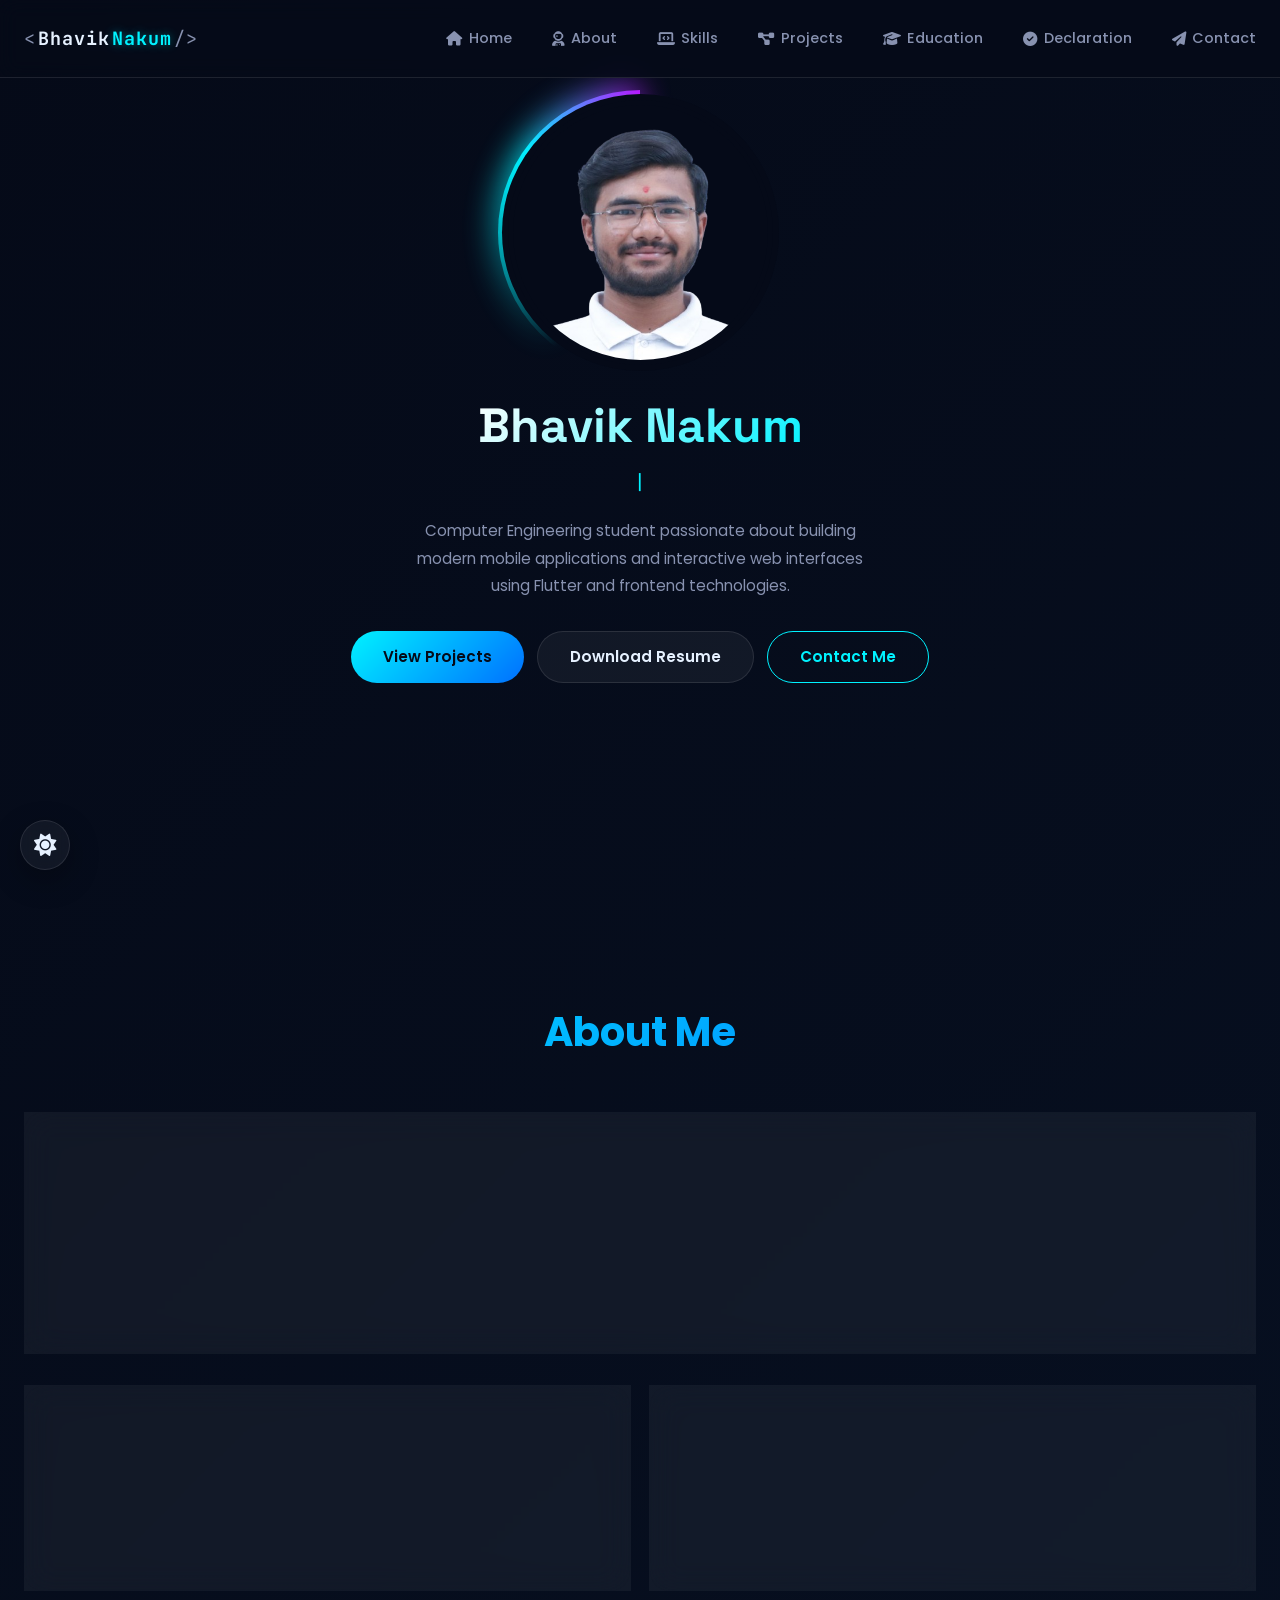
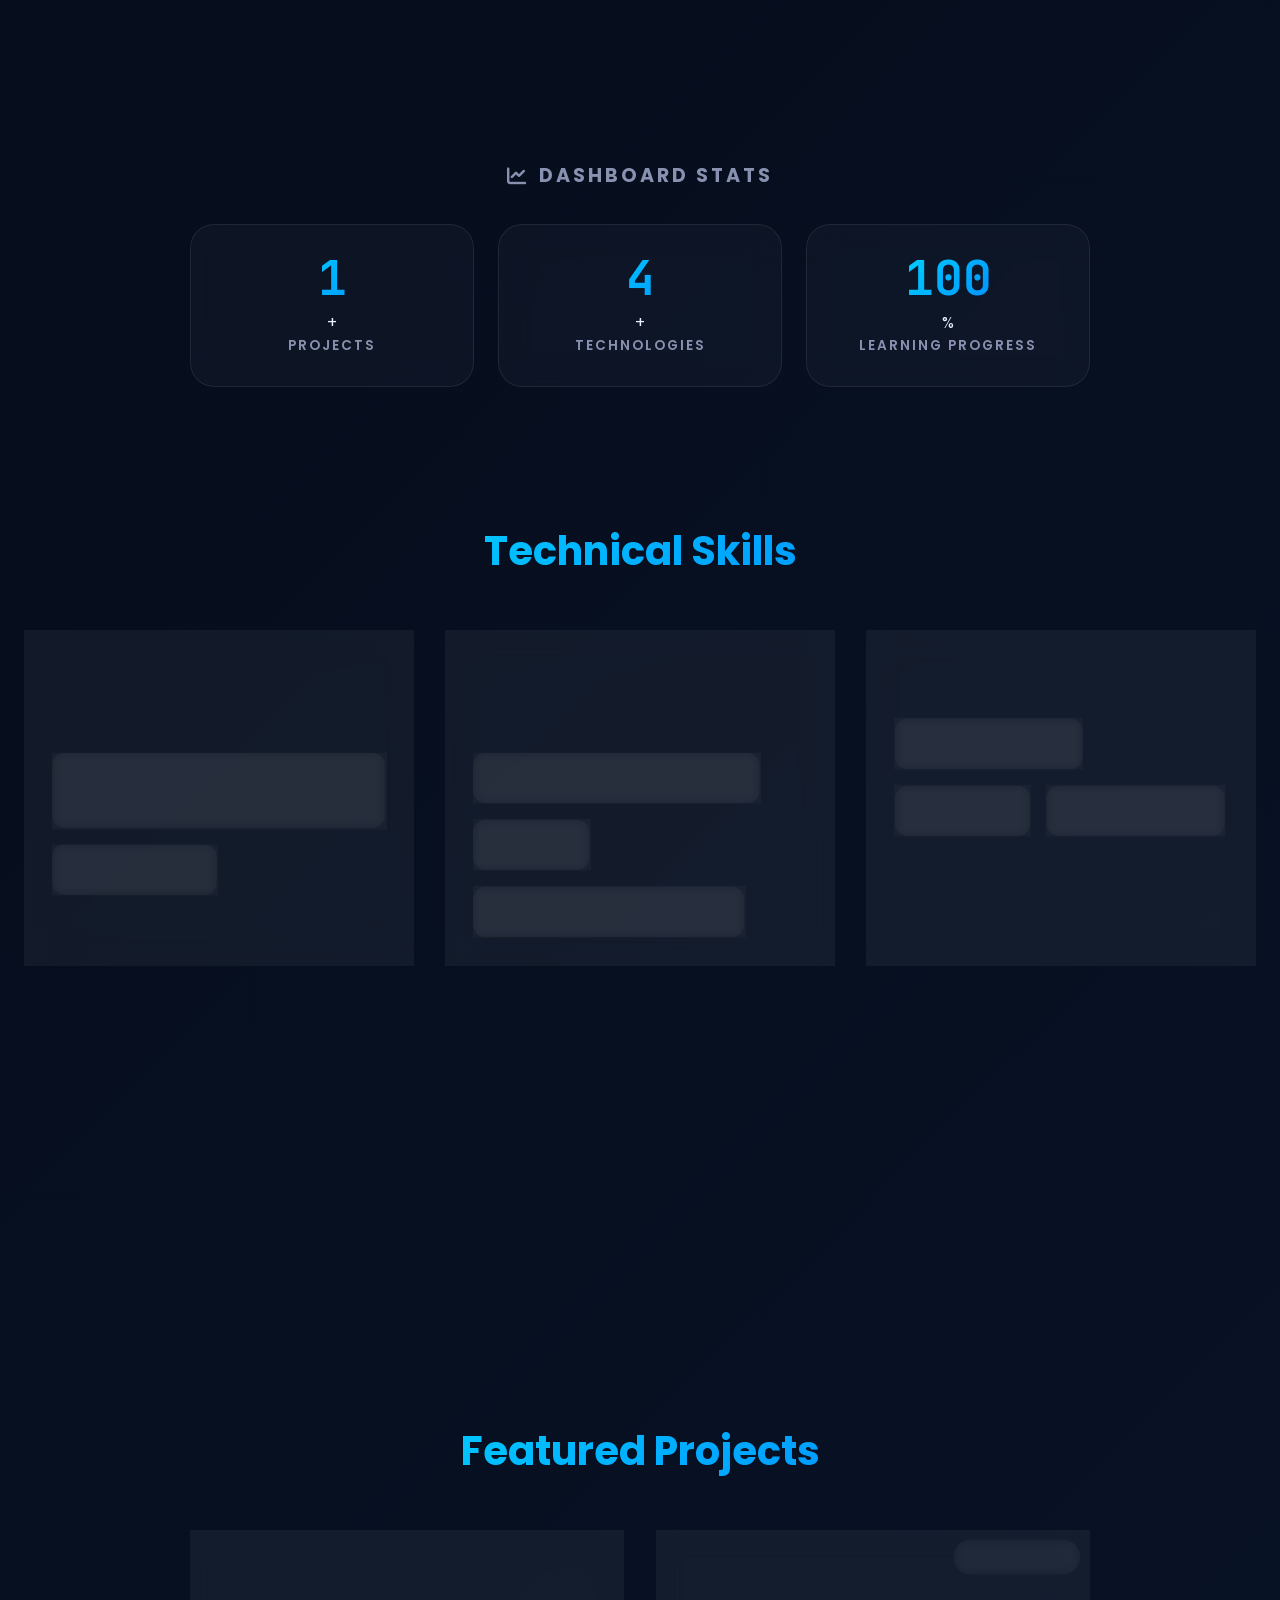
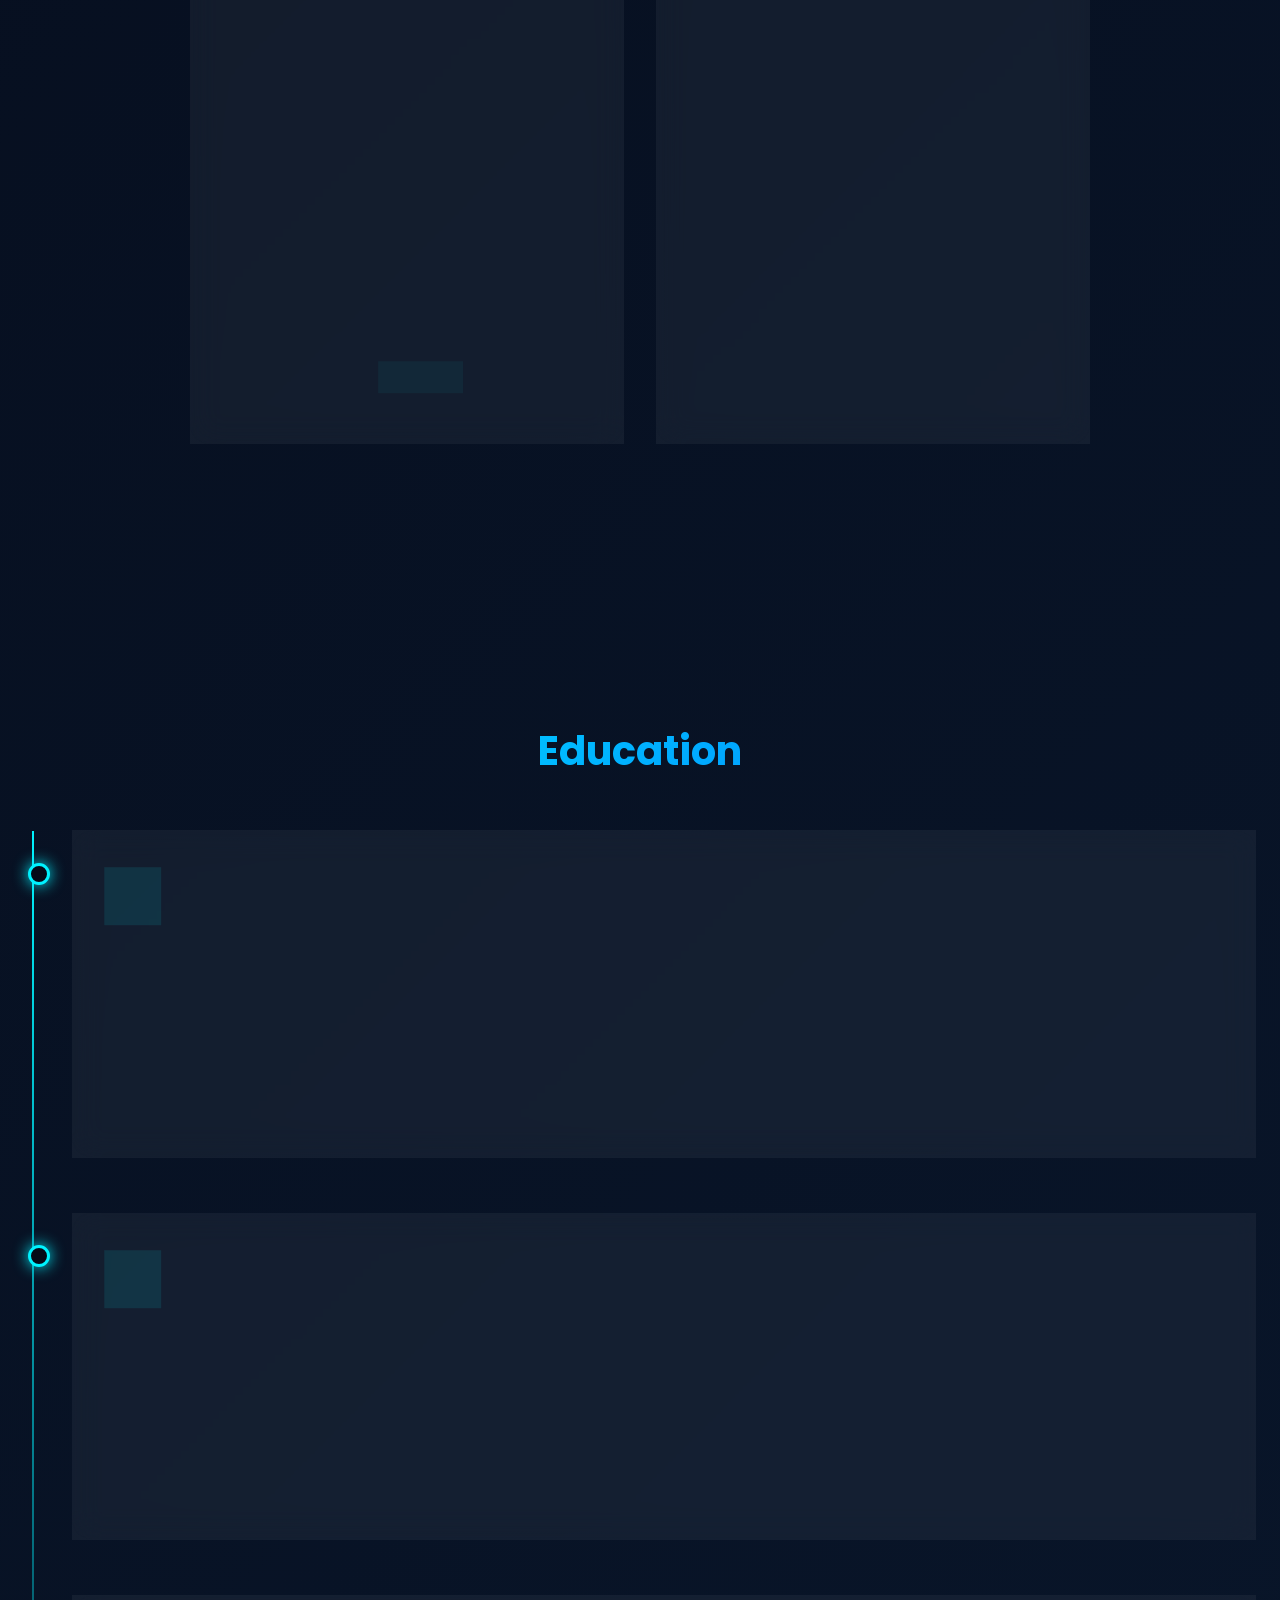
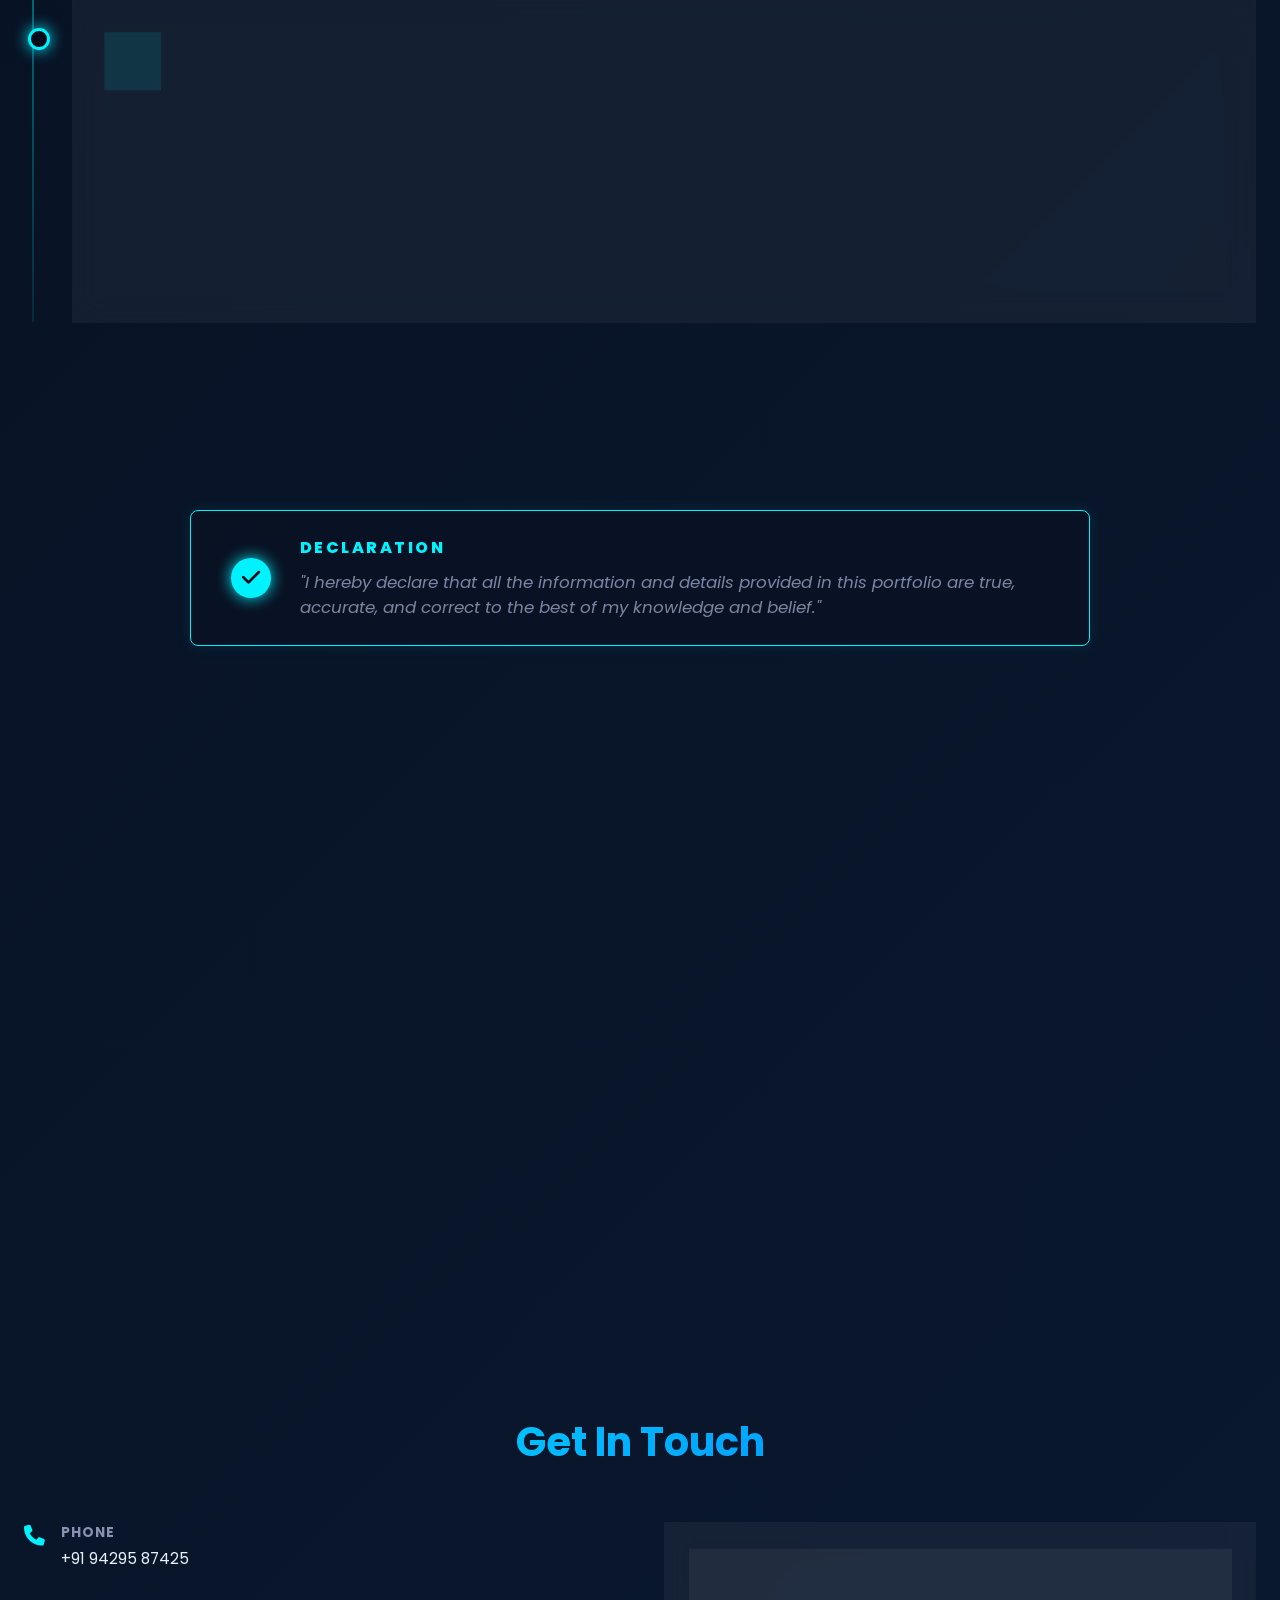
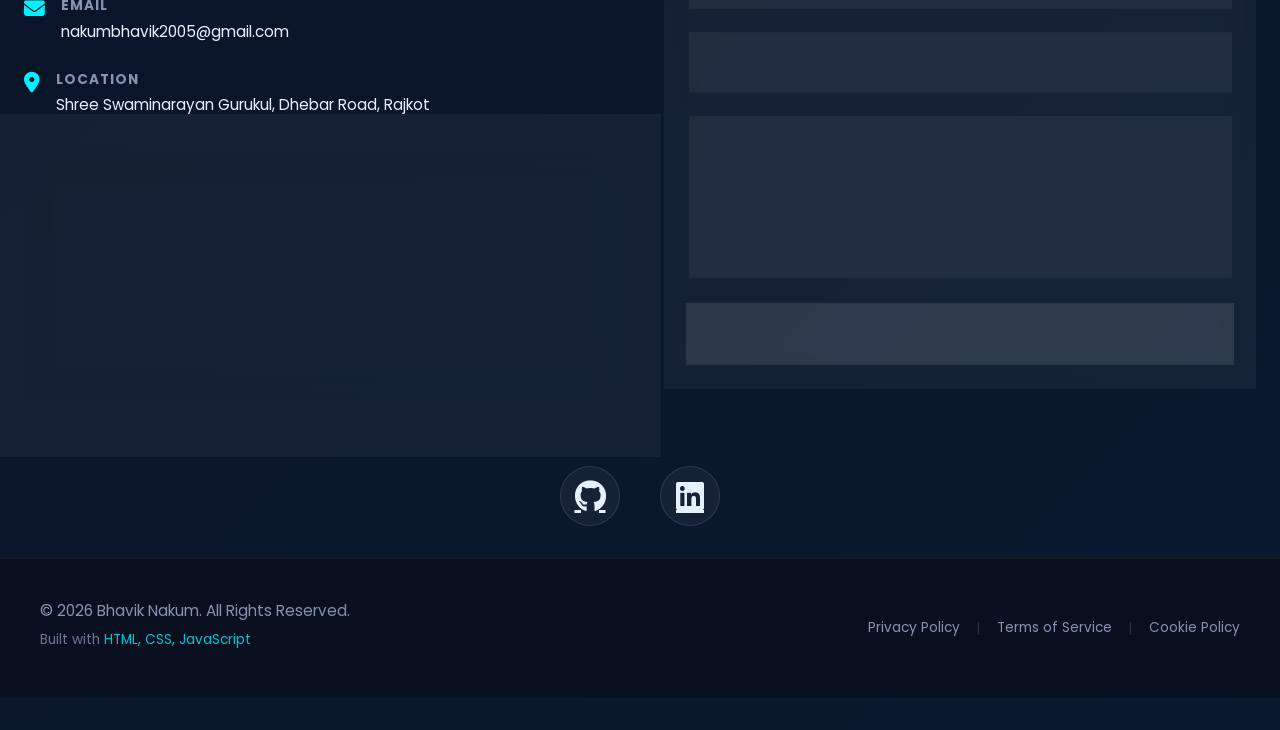
==== commit 3fa393f2: "Add files via upload" ====
--- a/index.html
+++ b/index.html
@@ -15,21 +15,7 @@
 </head>
 
 <body>
-    <div id="intro-screen">
-        <div id="intro-particles"></div>
-
-        <div id="loading-phase" class="intro-phase active">
-            <div class="loader-container">
-                <div class="cyber-loader">
-                    <div class="loader-segments" id="loader-segments"></div>
-                    <div class="percentage-display"><span id="load-progress">0</span><span
-                            class="percent-symbol">%</span></div>
-                </div>
-            </div>
-        </div>
-    </div>
-
-    <div id="particles-js"></div>
+    <div id="particles-js" style="position: fixed; width: 100vw; height: 100vh; top: 0; left: 0; z-index: -1;"></div>
 
     <nav class="navbar">
         <div class="container">
@@ -51,8 +37,12 @@
     </nav>
 
     <main>
-        <section id="home" class="hero section">
+        <section id="home" class="hero section active">
             <div class="container hero-content">
+                <div class="hero-image">
+                    <div class="avatar-ring"></div>
+                    <img src="assets/images/bhavik.jpg" alt="Bhavik Nakum Profile Photo" class="avatar">
+                </div>
                 <div class="hero-text">
                     <h1 class="hero-name">Bhavik Nakum</h1>
                     <div class="typing-container">
@@ -69,17 +59,14 @@
                         <a href="#contact" class="btn btn-outline">Contact Me</a>
                     </div>
                 </div>
-                <div class="hero-image">
-                    <div class="avatar-ring"></div>
-                    <img src="assets/images/bhavik.jpg" alt="Bhavik Nakum Profile Photo" class="avatar">
-                </div>
             </div>
         </section>
 
         <section id="about" class="section">
             <div class="container">
                 <h2 class="section-title">About Me</h2>
-                <div class="about-main-card glass-card">
+                <div class="about-main-card glass-card" data-tilt data-tilt-max="10" data-tilt-speed="400"
+                    data-tilt-perspective="1000">
                     <div class="about-description">
                         <p>
                             I am a passionate Computer Engineering student with a strong interest in mobile and web
@@ -98,7 +85,8 @@
                     </div>
                 </div>
                 <div class="about-grid">
-                    <div class="glass-card about-card">
+                    <div class="glass-card about-card" data-tilt data-tilt-max="15" data-tilt-speed="400"
+                        data-tilt-perspective="1000">
                         <h3>My Passion</h3>
                         <p>I love turning complex problems into simple, beautiful, and intuitive designs. My focus is on
                             writing clean, efficient, and well-documented code.</p>
@@ -135,7 +123,8 @@
 
                 <div class="skills-grid">
                     <!-- Programming & Frameworks -->
-                    <div class="skills-category-card glass-card">
+                    <div class="skills-category-card glass-card" data-tilt data-tilt-max="15" data-tilt-speed="400"
+                        data-tilt-perspective="1000">
                         <div class="category-header">
                             <i class="fas fa-terminal"></i>
                             <h3>Programming & Frameworks</h3>
@@ -207,7 +196,8 @@
                 <div class="projects-grid"
                     style="display: grid; grid-template-columns: repeat(auto-fit, minmax(300px, 1fr)); gap: 2rem; max-width: 900px; margin: 0 auto;">
                     <!-- Project 1 -->
-                    <div class="glass-card project-card">
+                    <div class="glass-card project-card" data-tilt data-tilt-max="10" data-tilt-speed="400"
+                        data-tilt-perspective="1000">
                         <div class="project-img-wrapper">
                             <img src="https://images.unsplash.com/photo-1600596542815-ffad4c1539a9?ixlib=rb-4.0.3&auto=format&fit=crop&w=1000&q=80"
                                 alt="Prime Property Real Estate">
@@ -219,8 +209,7 @@
                             <div class="tech-stack"><span>HTML</span><span>CSS</span><span>JS</span></div>
                             <div class="project-links"
                                 style="display: flex; gap: 0.8rem; margin-top: 1.2rem; justify-content: flex-start;">
-                                <a href="file:///C:/Users/nakum/OneDrive/Desktop/College DE Project File/newindex.html"
-                                    target="_blank" class="btn btn-outline"
+                                <a href="projects/prime-property/newindex.html" target="_blank" class="btn btn-outline"
                                     style="padding: 0.3rem 0.6rem; font-size: 0.7rem; justify-content: center; display: flex; align-items: center; gap: 5px; white-space: nowrap;">
                                     <i class="fas fa-folder-open"></i> Open Project
                                 </a>
@@ -232,7 +221,8 @@
                         </div>
                     </div>
                     <!-- Project 2 -->
-                    <div class="glass-card project-card" style="position: relative;">
+                    <div class="glass-card project-card" style="position: relative;" data-tilt data-tilt-max="10"
+                        data-tilt-speed="400" data-tilt-perspective="1000">
                         <span class="upcoming-badge">In Progress</span>
                         <div class="project-img-wrapper">
                             <img src="project2.png" alt="Student Management App Dashboard">
@@ -260,7 +250,8 @@
                 <div class="timeline">
                     <div class="timeline-item">
                         <div class="timeline-dot"></div>
-                        <div class="timeline-content glass-card">
+                        <div class="timeline-content glass-card" data-tilt data-tilt-max="5" data-tilt-speed="400"
+                            data-tilt-perspective="1000">
                             <div class="education-header">
                                 <i class="fas fa-graduation-cap education-icon"></i>
                                 <div class="education-title-group">
@@ -383,14 +374,16 @@
                         </div>
 
                         <!-- Google Map Embed -->
-                        <div class="map-container glass-card">
+                        <div class="map-container glass-card" data-tilt data-tilt-max="5" data-tilt-speed="400"
+                            data-tilt-perspective="1000">
                             <iframe
                                 src="https://www.google.com/maps/embed?pb=!1m18!1m12!1m3!1d3691.8016405786324!2d70.7981313753367!3d22.285514079698517!2m3!1f0!2f0!3f0!3m2!1i1024!2i768!4f13.1!3m3!1m2!1s0x3959ca1877f6b4f7%3A0x8898991206c8b919!2sShree%20Swaminarayan%20Gurukul%20Rajkot%20Sansthan!5e0!3m2!1sen!2sin!4v1710715000000!5m2!1sen!2sin"
                                 width="100%" height="250" style="border:0;" allowfullscreen="" loading="lazy"></iframe>
                         </div>
 
                     </div>
-                    <form id="portfolio-contact-form" class="contact-form glass-card">
+                    <form id="portfolio-contact-form" class="contact-form glass-card" data-tilt data-tilt-max="5"
+                        data-tilt-speed="400" data-tilt-perspective="1000">
                         <div class="form-group">
                             <input type="text" name="name" placeholder="Your Name" required>
                         </div>
@@ -421,22 +414,25 @@
                     </div>
                 </div>
             </div>
+
+            <footer class="footer">
+                <div class="footer-content">
+                    <div class="footer-copyright">
+                        <p>&copy; 2026 Bhavik Nakum. All Rights Reserved.</p>
+                        <p class="built-with">Built with <span style="color: var(--neon-cyan);">HTML, CSS,
+                                JavaScript</span></p>
+                    </div>
+                    <div class="footer-policies">
+                        <a href="#">Privacy Policy</a>
+                        <span class="separator">|</span>
+                        <a href="#">Terms of Service</a>
+                        <span class="separator">|</span>
+                        <a href="#">Cookie Policy</a>
+                    </div>
+                </div>
+            </footer>
+        </section>
     </main>
-    <footer class="footer">
-        <div class="footer-content">
-            <div class="footer-copyright">
-                <p>&copy; 2026 Bhavik Nakum. All Rights Reserved.</p>
-                <p class="built-with">Built with <span style="color: var(--neon-cyan);">HTML, CSS, JavaScript</span></p>
-            </div>
-            <div class="footer-policies">
-                <a href="#">Privacy Policy</a>
-                <span class="separator">|</span>
-                <a href="#">Terms of Service</a>
-                <span class="separator">|</span>
-                <a href="#">Cookie Policy</a>
-            </div>
-        </div>
-    </footer>
 
     <!-- Floating Theme Toggle -->
     <div class="floating-theme-btn" id="theme-btn" title="Toggle Light/Dark Mode">
@@ -444,10 +440,10 @@
     </div>
 
     <!-- Libraries -->
-    <script src="https://cdn.jsdelivr.net/particles.js/2.0.0/particles.min.js"></script>
+    <script src="https://cdnjs.cloudflare.com/ajax/libs/three.js/r134/three.min.js"></script>
+    <script src="https://cdnjs.cloudflare.com/ajax/libs/vanilla-tilt/1.8.0/vanilla-tilt.min.js"></script>
     <script src="https://cdnjs.cloudflare.com/ajax/libs/gsap/3.12.2/gsap.min.js"></script>
     <script src="https://cdnjs.cloudflare.com/ajax/libs/gsap/3.12.2/ScrollTrigger.min.js"></script>
-    <script src="https://cdn.jsdelivr.net/npm/canvas-confetti@1.6.0/dist/confetti.browser.min.js"></script>
     <script src="js/script.js"></script>
 </body>
 
--- a/css/style.css
+++ b/css/style.css
@@ -29,33 +29,75 @@
 }
 
 /* --- Global Light Mode Overrides for Perfect Responsiveness --- */
-body.light-mode .percentage-display { color: var(--neon-cyan); text-shadow: none; }
-body.light-mode .hero-name { 
-    background: linear-gradient(to right, var(--text-primary), var(--neon-blue)); 
-    -webkit-background-clip: text; 
-    -webkit-text-fill-color: transparent; 
-    text-shadow: none; 
-}
-body.light-mode .cyber-loader { box-shadow: 0 0 20px rgba(0, 136, 255, 0.2); }
-body.light-mode .intro-content h2 { text-shadow: 0 0 10px rgba(0, 0, 0, 0.1); }
-body.light-mode .navbar { background: rgba(255, 255, 255, 0.9); box-shadow: 0 5px 20px rgba(0,0,0,0.05); }
-body.light-mode #intro-screen { background: #f0f4f8; }
-body.light-mode .footer { background: #e2e8f0; border-top-color: rgba(0,0,0,0.1); }
-body.light-mode .contact-form input, 
+body.light-mode .percentage-display {
+    color: var(--neon-cyan);
+    text-shadow: none;
+}
+
+body.light-mode .hero-name {
+    background: linear-gradient(to right, var(--text-primary), var(--neon-blue));
+    -webkit-background-clip: text;
+    background-clip: text;
+    -webkit-text-fill-color: transparent;
+    text-shadow: none;
+}
+
+body.light-mode .cyber-loader {
+    box-shadow: 0 0 20px rgba(0, 136, 255, 0.2);
+}
+
+body.light-mode .intro-content h2 {
+    text-shadow: 0 0 10px rgba(0, 0, 0, 0.1);
+}
+
+body.light-mode .navbar {
+    background: rgba(255, 255, 255, 0.9);
+    box-shadow: 0 5px 20px rgba(0, 0, 0, 0.05);
+}
+
+body.light-mode #intro-screen {
+    background: #f0f4f8;
+}
+
+body.light-mode .footer {
+    background: #e2e8f0;
+    border-top-color: rgba(0, 0, 0, 0.1);
+}
+
+body.light-mode .contact-form input,
 body.light-mode .contact-form textarea {
     background: rgba(0, 0, 0, 0.03);
     border-color: rgba(0, 0, 0, 0.1);
     color: #1a202c;
 }
-body.light-mode .contact-form input:focus, 
+
+body.light-mode .contact-form input:focus,
 body.light-mode .contact-form textarea:focus {
     background: rgba(0, 0, 0, 0.06);
 }
-body.light-mode .declaration-box { background: rgba(255, 255, 255, 0.7); border-color: rgba(0, 136, 255, 0.3); }
-body.light-mode .declaration-icon { background: var(--neon-cyan); box-shadow: 0 0 15px rgba(0, 136, 255, 0.4); }
-body.light-mode .about-img::before { display: none; } 
-body.light-mode .project-tech span { background: rgba(0, 136, 255, 0.1); color: var(--neon-cyan); }
-body.light-mode .timeline-content { background: rgba(255, 255, 255, 0.8); }
+
+body.light-mode .declaration-box {
+    background: rgba(255, 255, 255, 0.7);
+    border-color: rgba(0, 136, 255, 0.3);
+}
+
+body.light-mode .declaration-icon {
+    background: var(--neon-cyan);
+    box-shadow: 0 0 15px rgba(0, 136, 255, 0.4);
+}
+
+body.light-mode .about-img::before {
+    display: none;
+}
+
+body.light-mode .project-tech span {
+    background: rgba(0, 136, 255, 0.1);
+    color: var(--neon-cyan);
+}
+
+body.light-mode .timeline-content {
+    background: rgba(255, 255, 255, 0.8);
+}
 
 
 * {
@@ -65,12 +107,20 @@
     scroll-behavior: smooth;
 }
 
+html {
+    overflow-x: hidden;
+    width: 100%;
+}
+
 body {
     font-family: 'Poppins', sans-serif;
     background: var(--bg-gradient);
     color: var(--text-primary);
     overflow-x: hidden;
-    overflow-y: hidden;
+    overflow-y: auto;
+    -webkit-overflow-scrolling: touch;
+    width: 100%;
+    position: relative;
     line-height: 1.6;
 }
 
@@ -212,6 +262,10 @@
     pointer-events: none;
 }
 
+#particles-js canvas {
+    display: block;
+}
+
 /* ─── Layout ────────────────────────────────────────────────────────────── */
 .container {
     max-width: 1420px;
@@ -224,8 +278,24 @@
     z-index: 1;
 }
 
-.section {
-    padding: 6rem 0;
+section.section {
+    display: block; /* Enabled all sections */
+    padding: 100px 0 2rem;
+    min-height: 100vh;
+    opacity: 1; 
+    position: relative;
+}
+
+@keyframes fadeIn {
+    from {
+        opacity: 0;
+        transform: translateY(10px);
+    }
+
+    to {
+        opacity: 1;
+        transform: translateY(0);
+    }
 }
 
 /* ─── Navbar ────────────────────────────────────────────────────────────── */
@@ -237,9 +307,11 @@
     padding: 1.5rem 0;
     background: rgba(5, 10, 24, 0.8);
     backdrop-filter: blur(10px);
+    -webkit-backdrop-filter: blur(10px);
     border-bottom: 1px solid var(--glass-border);
     z-index: 1000;
     transition: var(--transition);
+    transform: translateZ(0);
 }
 
 .navbar .container {
@@ -336,7 +408,9 @@
     z-index: 1000;
     box-shadow: var(--card-shadow);
     backdrop-filter: blur(10px);
+    -webkit-backdrop-filter: blur(10px);
     transition: var(--transition);
+    transform: translateZ(0);
 }
 
 .floating-theme-btn:hover {
@@ -353,7 +427,7 @@
     color: var(--text-primary);
 }
 
-/* ─── Glass Card ────────────────────────────────────────────────────────── */
+/* ─── Glass Card & 3D Effects ────────────────────────────────────────── */
 .glass-card {
     background: var(--glass-bg);
     backdrop-filter: blur(15px);
@@ -362,11 +436,30 @@
     border-radius: 20px;
     padding: 2rem;
     transition: var(--transition);
+    transform-style: preserve-3d;
+    perspective: 1000px;
 }
 
 .glass-card:hover {
     border-color: rgba(0, 242, 255, 0.3);
-    box-shadow: var(--card-shadow);
+    box-shadow: 0 20px 40px rgba(0, 0, 0, 0.4);
+}
+
+/* 3D Pop-out effect for card contents */
+.glass-card > * {
+    transform: translateZ(30px);
+}
+
+.glass-card h3, 
+.glass-card .section-title,
+.glass-card .project-info h3 {
+    transform: translateZ(60px);
+}
+
+.glass-card .btn,
+.glass-card .tech-stack,
+.glass-card i {
+    transform: translateZ(40px);
 }
 
 /* ─── Section Title ─────────────────────────────────────────────────────── */
@@ -441,13 +534,18 @@
 
 .hero-content {
     display: flex;
-    align-items: center;
-    justify-content: space-between;
-    gap: 3rem;
+    flex-direction: column;
+    align-items: center;
+    justify-content: center;
+    text-align: center;
+    gap: 2rem;
 }
 
 .hero-text {
-    flex: 1;
+    display: flex;
+    flex-direction: column;
+    align-items: center;
+    width: 100%;
 }
 
 .hero-name {
@@ -479,7 +577,7 @@
     color: var(--text-secondary);
     font-size: 0.95rem;
     max-width: 480px;
-    margin-bottom: 2rem;
+    margin: 0 auto 2rem;
     line-height: 1.8;
 }
 
@@ -487,6 +585,7 @@
     display: flex;
     gap: 0.8rem;
     flex-wrap: wrap;
+    justify-content: center;
 }
 
 .hero-image {
@@ -773,7 +872,7 @@
 /* ─── Hero Responsive ───────────────────────────────────────────────────── */
 @media (max-width: 992px) {
     .hero-content {
-        flex-direction: column-reverse;
+        flex-direction: column;
         text-align: center;
     }
 
@@ -1007,7 +1106,7 @@
 .timeline::before {
     content: '';
     position: absolute;
-    left: 10px;
+    left: 8px;
     top: 0;
     bottom: 0;
     width: 2px;
@@ -1016,24 +1115,25 @@
 
 .timeline-item {
     position: relative;
-    margin-bottom: 1.5rem;
+    margin-bottom: 3.5rem; /* More vertical space */
 }
 
 .timeline-dot {
     position: absolute;
-    left: -2.6rem;
-    top: 1.5rem;
-    width: 16px;
-    height: 16px;
+    left: -2.75rem;
+    top: 2rem;
+    width: 22px;
+    height: 22px;
     border-radius: 50%;
-    background: var(--neon-cyan);
-    box-shadow: 0 0 12px var(--neon-cyan);
-    border: 2px solid var(--bg-dark);
+    background: var(--bg-dark);
+    border: 3px solid var(--neon-cyan);
+    box-shadow: 0 0 15px var(--neon-cyan);
+    z-index: 2;
 }
 
 .timeline-content {
     transition: var(--transition);
-    padding: 1.2rem 1.5rem;
+    padding: 2.5rem 3rem; /* Extra padding/side space */
 }
 
 .timeline-content:hover {
@@ -1044,15 +1144,22 @@
 
 .education-header {
     display: flex;
-    align-items: flex-start;
-    gap: 1rem;
-    margin-bottom: 1rem;
+    align-items: center;
+    gap: 1.5rem;
+    margin-bottom: 1.5rem;
 }
 
 .education-icon {
     color: var(--neon-cyan);
-    font-size: 1.5rem;
-    margin-top: 3px;
+    font-size: 1.8rem;
+    background: rgba(0, 242, 255, 0.1);
+    width: 55px;
+    height: 55px;
+    display: flex;
+    align-items: center;
+    justify-content: center;
+    border-radius: 12px;
+    border: 1px solid rgba(0, 242, 255, 0.2);
     flex-shrink: 0;
 }
 
@@ -1066,35 +1173,37 @@
 }
 
 .education-title-group h3 {
-    font-size: 1.15rem;
-    font-weight: 600;
+    font-size: 1.3rem;
+    font-weight: 700;
     color: var(--text-primary);
-    margin-bottom: 0;
-    line-height: 1.4;
+    margin: 0;
+    line-height: 1.3;
 }
 
 .education-year {
     display: inline-flex;
     align-items: center;
-    gap: 6px;
+    gap: 8px;
     background: rgba(0, 242, 255, 0.1);
     color: var(--neon-cyan);
-    padding: 0.25rem 0.8rem;
-    border-radius: 20px;
-    font-size: 0.82rem;
+    padding: 0.4rem 1rem;
+    border-radius: 50px;
+    font-size: 0.85rem;
     font-weight: 600;
     border: 1px solid rgba(0, 242, 255, 0.2);
     font-family: 'JetBrains Mono', monospace;
+    white-space: nowrap;
 }
 
 .institution-name {
     display: flex;
     align-items: center;
-    gap: 8px;
+    gap: 10px;
     color: var(--text-secondary);
-    font-size: 0.95rem;
-    margin-bottom: 1rem;
+    font-size: 1rem;
+    margin-bottom: 1.2rem;
     font-weight: 500;
+    padding-left: 4.5rem; /* Align with title */
 }
 
 .institution-name i {
@@ -1105,7 +1214,9 @@
 .education-details {
     display: flex;
     flex-wrap: wrap;
-    gap: 0.8rem 1.5rem;
+    gap: 1rem 2rem;
+    padding-left: 4.5rem; /* Align with title */
+    margin-bottom: 1.5rem;
 }
 
 .education-details p {
@@ -1196,12 +1307,12 @@
 
 .map-container iframe {
     display: block;
-    filter: grayscale(0.5) invert(0.9) hue-rotate(180deg) brightness(0.8);
     transition: var(--transition);
 }
 
 .map-container:hover iframe {
-    filter: grayscale(0) invert(0) hue-rotate(0) brightness(1);
+    /* Optional: subtly highlight the map on hover instead of heavily filtering it */
+    box-shadow: 0 0 15px rgba(0, 242, 255, 0.2);
 }
 
 /* Social Links */
@@ -1421,6 +1532,14 @@
 
 /* ─── Mobile Nav & General Mobile ────────────────────────────────────────── */
 @media (max-width: 768px) {
+    .navbar {
+        background: transparent !important;
+        border-bottom: none !important;
+        backdrop-filter: none !important;
+        -webkit-backdrop-filter: none !important;
+        box-shadow: none !important;
+    }
+
     .nav-links {
         display: none;
         position: absolute;
@@ -1470,9 +1589,10 @@
 }
 
 .education-desc {
-    margin-top: 1rem;
-    padding-top: 1rem;
-    border-top: 1px solid rgba(255, 255, 255, 0.05);
+    margin-top: 1.5rem;
+    padding-top: 1.5rem;
+    border-top: 1px solid rgba(255, 255, 255, 0.1);
+    padding-left: 4.5rem; /* Align with title */
 }
 
 .education-desc p {
